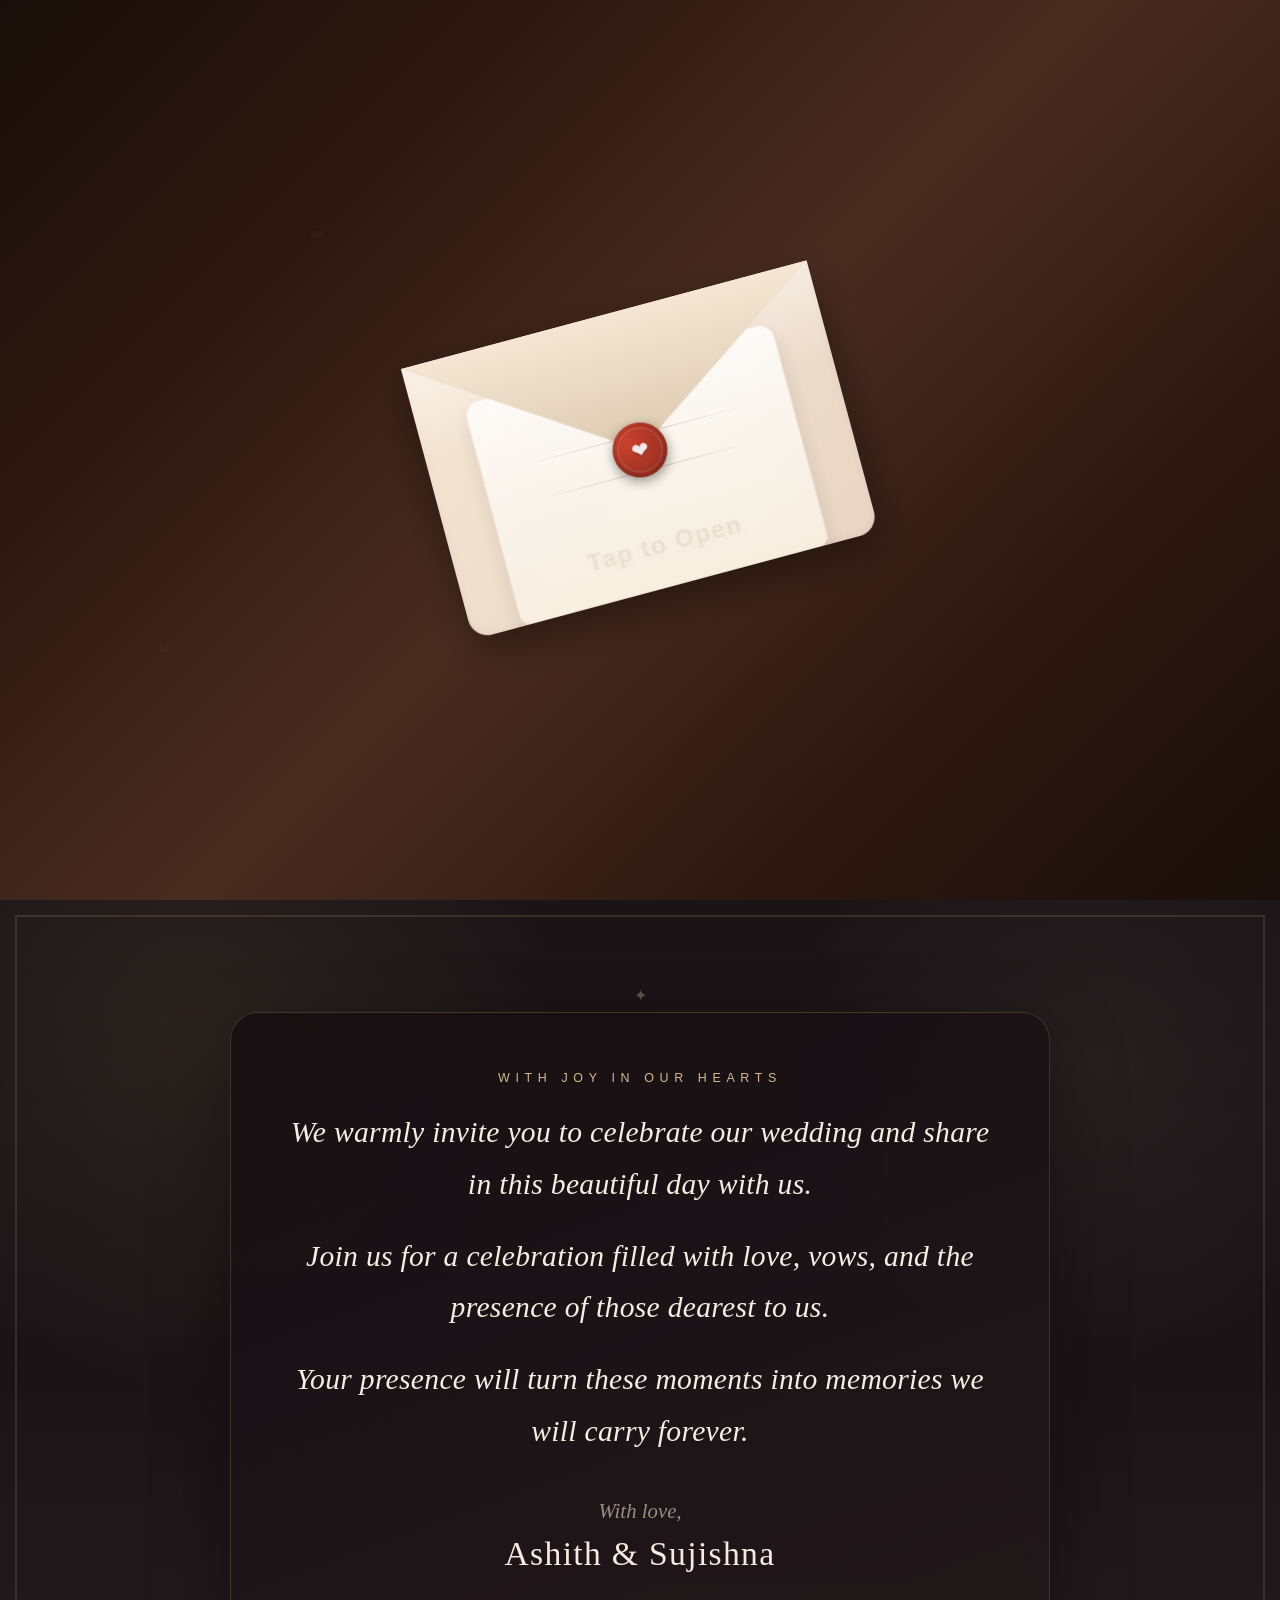
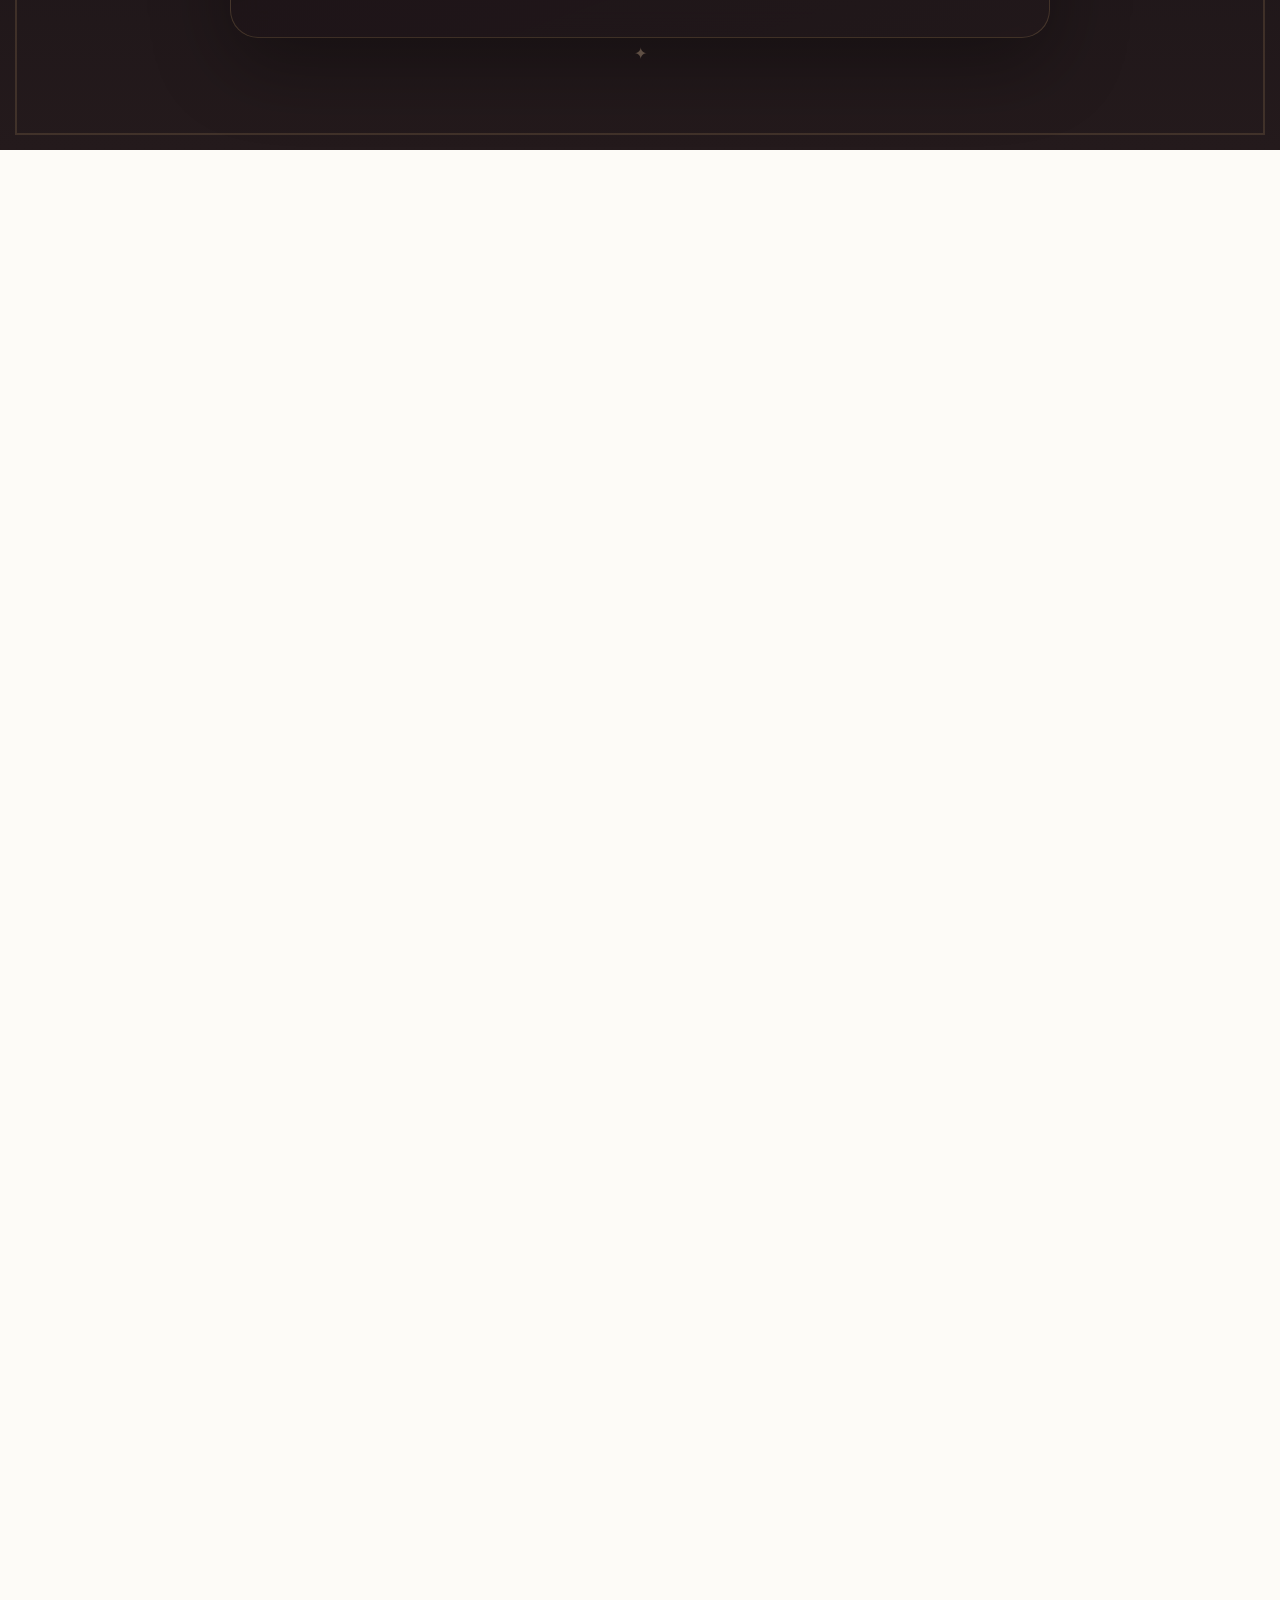
==== index.html @ 6aafe2fa "updated bus" ====
<!DOCTYPE html>
<html lang="en">

<head>
    <meta charset="UTF-8">
    <meta name="viewport" content="width=device-width, initial-scale=1.0">
    <meta name="theme-color" content="#8a6c42">
    <meta name="apple-mobile-web-app-capable" content="yes">
    <meta name="apple-mobile-web-app-status-bar-style" content="black-translucent">
    <link rel="manifest" href="manifest.json">

    <!-- Title (improved) -->
    <title>Ashith ❤️ Sujishna | Wedding Invitation</title>

    <!-- SEO -->
    <meta name="description"
        content="Together with love, we invite you to celebrate our wedding. Tap to view the invitation.">

    <!-- Open Graph (WhatsApp / Facebook / LinkedIn) -->
    <meta property="og:title" content="Ashith ❤️ Sujishna | Wedding Invitation">
    <meta property="og:description" content="Together with love, we invite you to celebrate our special day.">
    <meta property="og:image" content="https://ashith-ka.github.io/ashith-sujishna/preview.png">
    <meta property="og:url" content="https://ashith-ka.github.io/ashith-sujishna/">
    <meta property="og:type" content="website">
    <meta property="og:site_name" content="Ashith & Sujishna Wedding">

    <!-- Twitter (used by some apps as fallback) -->
    <meta name="twitter:card" content="summary_large_image">
    <meta name="twitter:title" content="Ashith ❤️ Sujishna | Wedding Invitation">
    <meta name="twitter:description" content="Together with love, we invite you to celebrate our special day.">
    <meta name="twitter:image" content="https://ashith-ka.github.io/ashith-sujishna/preview.png">

    <!-- Favicon -->
    <link rel="icon" href="assets/favicon.ico">
    <link rel="apple-touch-icon" href="assets/favicon.png">

    <!-- Preload critical fonts -->
    <link rel="preconnect" href="https://fonts.googleapis.com">
    <link rel="preconnect" href="https://fonts.gstatic.com" crossorigin>
    <link rel="preload"
        href="https://fonts.googleapis.com/css2?family=Cinzel:wght@500;700&family=Manrope:wght@400;600;700&display=swap"
        as="style">
    <link
        href="https://fonts.googleapis.com/css2?family=Cinzel:wght@500;700&family=Manrope:wght@400;600;700&display=swap"
        rel="stylesheet">

    <!-- Preload hero video -->
    <link rel="preload" as="video" href="assets/hero-video.webm" type="video/webm" fetchpriority="high">

    <!-- Icons -->
    <link rel="stylesheet" href="https://cdnjs.cloudflare.com/ajax/libs/font-awesome/6.4.0/css/all.min.css">

    <!-- Styles -->
    <link rel="stylesheet" href="./styles.css">
</head>


<body class="cinematic-page">

    <!-- Opening Cover -->
    <div class="cover" id="cover">
        <!-- Hearts Animation -->
        <div class="hearts-container">
            <span class="heart">❤</span>
            <span class="heart">❤</span>
            <span class="heart">❤</span>
            <span class="heart">❤</span>
            <span class="heart">❤</span>
            <span class="heart">❤</span>
            <span class="heart">❤</span>
        </div>

        <div class="golden-rays"></div>
        <div class="cover-content">
            <div class="cover-envelope">
                <div class="wax-seal"></div>
                <div class="envelope-flap"></div>
                <div class="envelope-body">
                    <div class="letter-card" aria-hidden="true"></div>
                    <div class="envelope-text">
                        <div class="site-crest site-crest--cover" aria-hidden="true">
                            <span class="site-crest__line"></span>
                            <span class="site-crest__medallion">
                                <img src="assets/favicon.ico" alt="Wedding Logo" class="site-crest__monogram">
                            </span>
                            <span class="site-crest__line"></span>
                        </div>
                        <p class="cover-tap">Tap to Open</p>
                    </div>
                </div>
            </div>
        </div>
    </div>

    <!-- Floating Music Player Button -->
    <button id="music-toggle" class="music-btn" aria-label="Play/Pause Background Music">
        <i class="fas fa-music"></i>
    </button>
    <audio id="bg-music" loop preload="none">
        <source
            src="https://raw.githubusercontent.com/Charmingdc/Relaxation-tracks/main/src/sounds/calm/ambient-piano-calm.mp3"
            type="audio/mpeg">
        <source
            src="https://raw.githubusercontent.com/Charmingdc/Relaxation-tracks/main/src/sounds/calm/cinematic-ambient-piano-calm.mp3"
            type="audio/mpeg">
        Your browser does not support the audio element.
    </audio>

    <!-- Theme Toggle -->
    <a href="Achu-Ammu-Wedding/index.html" class="theme-toggle" aria-label="Switch to light mode theme"
        title="Light mode">
        <i class="fas fa-sun"></i>
    </a>

    <!-- Language Toggle -->
    <a href="index-ml.html" class="lang-toggle" aria-label="Switch to Malayalam">
        <i class="fas fa-globe"></i> മലയാളം
    </a>

    <!-- Hero Section -->
    <section class="hero" id="home">

        <!-- Video Background Container -->
        <div class="video-container">
            <video id="hero-video" autoplay loop muted playsinline>
                <!-- Romantic wedding video placeholder -->
                <source src="assets/hero-video.webm" type="video/webm">
                <source src="assets/hero-video.mp4" type="video/mp4">
            </video>
        </div>

        <div class="hero-content fade-in">
            <h3 class="subtitle">A NEW CHAPTER BEGINS</h3>
            <h1 class="names">Ashith <span>&</span> Sujishna</h1>
            <div class="hero-date-wrapper">
                <span class="hero-ornament left">&#10022;</span>
                <p class="date">Sunday, 3 May 2026</p>
                <span class="hero-ornament right">&#10022;</span>
            </div>

            <div class="countdown-container">
                <div class="countdown-item">
                    <span id="days">00</span>
                    <span class="label">Days</span>
                </div>
                <div class="countdown-item">
                    <span id="hours">00</span>
                    <span class="label">Hours</span>
                </div>
                <div class="countdown-item">
                    <span id="minutes">00</span>
                    <span class="label">Minutes</span>
                </div>
                <div class="countdown-item">
                    <span id="seconds">00</span>
                    <span class="label">Seconds</span>
                </div>
            </div>

            <div class="hero-actions">
                <button id="add-to-calendar" class="primary-btn">
                    <i class="far fa-calendar-plus"></i> Add to Calendar
                </button>
                <button id="share-website" class="outline-btn">
                    <i class="fas fa-share-alt"></i> Share
                </button>
            </div>
        </div>

        <a href="#events" class="scroll-down">
            <i class="fas fa-chevron-down"></i>
        </a>
        <div class="hero-overlay"></div>
    </section>

    <!-- Invitation Note Section -->
    <section class="invitation-note">
        <div class="container fade-in">
            <p class="invitation-kicker">With joy in our hearts</p>
            <p class="invitation-text">
                We warmly invite you to celebrate our wedding and share in this beautiful day
                with us.
            </p>
            <p class="invitation-text">
                Join us for a celebration filled with love, vows, and the presence of those dearest to us.
            </p>
            <p class="invitation-text">
                Your presence will turn these moments into memories we will carry forever.
            </p>
            <div class="invitation-signature">
                <p class="signature-names">With love,</p>
                <p class="signature-names">Ashith &amp; Sujishna</p>
            </div>
        </div>
    </section>

    <!-- Events Section -->
    <section class="events" id="events">
        <div class="container fade-in">
            <p class="events-eyebrow">The Day Unfolds</p>
            <h2 class="section-title">When &amp; Where</h2>
            <div class="divider"></div>

            <div class="events-grid">
                <!-- Wedding Card -->
                <div class="event-card">
                    <div class="event-card-badge">Ceremony</div>
                    <div class="event-icon" aria-hidden="true">
                        <svg class="event-icon-svg event-icon-svg--ceremony" viewBox="0 0 64 64" focusable="false">
                            <circle cx="25" cy="36" r="11.5"></circle>
                            <circle cx="39" cy="36" r="11.5"></circle>
                            <path class="event-icon-spark"
                                d="M32 13l1.9 4.2L38 19l-4.1 1.8L32 25l-1.9-4.2L26 19l4.1-1.8L32 13z"></path>
                        </svg>
                    </div>
                    <h3>The Wedding</h3>
                    <p class="event-microcopy">Morning vows and quiet blessings</p>
                    <div class="event-ornament">&#10022; &#10022; &#10022;</div>
                    <div class="event-date-chip"><i class="far fa-calendar"></i>Sunday, 3 May 2026</div>
                    <div class="event-details">
                        <div class="event-detail-row">
                            <span class="detail-icon"><i class="fas fa-clock"></i></span>
                            <span>9:45 AM &ndash; 10:30 AM</span>
                        </div>
                        <div class="event-detail-row">
                            <span class="detail-icon"><i class="fas fa-building"></i></span>
                            <span>SHA International Auditorium</span>
                        </div>
                        <div class="event-detail-row">
                            <span class="detail-icon"><i class="fas fa-map-marker-alt"></i></span>
                            <span>Chettuva, Kerala</span>
                        </div>
                    </div>
                    <div class="event-links">
                        <a href="#" class="outline-btn smart-maps-link" data-lat="10.5287785" data-lng="76.0476771"
                            data-label="SHA International Auditorium">
                            <i class="fas fa-map-marker-alt"></i> Directions
                        </a>
                        <button class="outline-btn qr-btn"
                            data-url="https://www.google.com/maps/place/SHA+International+Auditorium/@10.5287785,76.0451022,17z/data=!3m1!4b1!4m6!3m5!1s0x3ba792fc591a2951:0xbc0e9677a5df3ffe!8m2!3d10.5287785!4d76.0476771!16s%2Fg%2F1tltkt5x?entry=ttu&g_ep=EgoyMDI2MDMwNS4wIKXMDSoASAFQAw%3D%3D"
                            data-label="Wedding: SHA International Auditorium"><i class="fas fa-qrcode"></i> Scan
                            QR</button>
                        <button class="outline-btn transport-btn" data-venue="Wedding"><i class="fas fa-bus"></i>
                            Transport</button>
                    </div>
                </div>

                <!-- Reception Card -->
                <div class="event-card">
                    <div class="event-card-badge">Reception</div>
                    <div class="event-icon" aria-hidden="true">
                        <svg class="event-icon-svg event-icon-svg--reception" viewBox="0 0 64 64" focusable="false">
                            <path d="M17 14h12c0 7.8-2.7 14-6 16.7-3.3-2.7-6-8.9-6-16.7z"></path>
                            <path d="M23 31v9"></path>
                            <path d="M19 44h8"></path>
                            <path d="M35 14h12c0 7.8-2.7 14-6 16.7-3.3-2.7-6-8.9-6-16.7z"></path>
                            <path d="M41 31v9"></path>
                            <path d="M37 44h8"></path>
                            <path d="M28 18c2.8 3.8 5.2 5.7 8 5.7"></path>
                            <path class="event-icon-spark"
                                d="M32 10l1.4 2.9L36 14l-2.6 1.1L32 18l-1.4-2.9L28 14l2.6-1.1L32 10z"></path>
                        </svg>
                    </div>
                    <h3>The Reception</h3>
                    <p class="event-microcopy">An evening of laughter, music, and celebration</p>
                    <div class="event-ornament">&#10022; &#10022; &#10022;</div>
                    <div class="event-date-chip"><i class="far fa-calendar"></i> Sunday, 3 May 2026</div>
                    <div class="event-details">
                        <div class="event-detail-row">
                            <span class="detail-icon"><i class="fas fa-clock"></i></span>
                            <span>4:00 PM &ndash; 7:00 PM</span>
                        </div>
                        <div class="event-detail-row">
                            <span class="detail-icon"><i class="fas fa-building"></i></span>
                            <span>Jubilee Convention Centre</span>
                        </div>
                        <div class="event-detail-row">
                            <span class="detail-icon"><i class="fas fa-map-marker-alt"></i></span>
                            <span>Kattoor, Kerala</span>
                        </div>
                    </div>
                    <div class="event-links">
                        <a href="#" class="outline-btn smart-maps-link" data-lat="10.3709871" data-lng="76.1587957"
                            data-label="Jubilee Convention Centre">
                            <i class="fas fa-map-marker-alt"></i> Directions
                        </a>
                        <button class="outline-btn qr-btn"
                            data-url="https://www.google.com/maps/place/Jubilee+Convention+Centre/@10.3709871,76.1562208,17z/data=!3m1!4b1!4m6!3m5!1s0x3ba7f4370947bf1b:0x96e3c5892b5e4006!8m2!3d10.3709871!4d76.1587957!16s%2Fg%2F1td70fkm?entry=ttu&g_ep=EgoyMDI2MDMwNS4wIKXMDSoASAFQAw%3D%3D"
                            data-label="Reception: Jubilee Convention Centre"><i class="fas fa-qrcode"></i> Scan
                            QR</button>
                        <button class="outline-btn transport-btn" data-venue="Reception"><i class="fas fa-bus"></i>
                            Transport</button>
                    </div>
                </div>
            </div>
        </div>
    </section>

    <!-- Gallery Section -->
    <section class="gallery" id="gallery">
        <div class="container fade-in">
            <p class="gallery-kicker">Our Moments</p>
            <h2 class="section-title">Memories We Cherish</h2>
            <div class="divider"></div>
            <p class="gallery-sub">A few moments from our journey together.</p>

            <div class="gallery-grid">
                <div class="gallery-item gallery-item--featured">
                    <img src="assets/gallery/1.png"
                        srcset="assets/gallery/1.png?auto=format&fit=crop&q=80&w=400 400w, assets/gallery/1.png?auto=format&fit=crop&q=80&w=600 600w, assets/gallery/1.png?auto=format&fit=crop&q=80&w=900 900w"
                        sizes="(max-width: 480px) 100vw, (max-width: 768px) 100vw, 900px" alt="Wedding Photo"
                        loading="lazy">
                </div>
                <div class="gallery-item">
                    <img src="assets/gallery/2.png"
                        srcset="assets/gallery/2.png?auto=format&fit=crop&q=80&w=400 400w, assets/gallery/2.png?auto=format&fit=crop&q=80&w=600 600w, assets/gallery/2.png?auto=format&fit=crop&q=80&w=900 900w"
                        sizes="(max-width: 480px) 100vw, (max-width: 768px) 100vw, 900px" alt="Wedding Photo"
                        loading="lazy">
                </div>
                <div class="gallery-item">
                    <img src="assets/gallery/3.jpg"
                        srcset="assets/gallery/3.jpg?auto=format&fit=crop&q=80&w=400 400w, assets/gallery/3.jpg?auto=format&fit=crop&q=80&w=600 600w, assets/gallery/3.jpg?auto=format&fit=crop&q=80&w=900 900w"
                        sizes="(max-width: 480px) 100vw, (max-width: 768px) 100vw, 900px" alt="Wedding Photo"
                        loading="lazy">
                </div>
                <!-- <div class="gallery-item">
                    <img src="assets/gallery/4.jpg"
                        srcset="assets/gallery/4.jpg?auto=format&fit=crop&q=80&w=400 400w, assets/gallery/4.jpg?auto=format&fit=crop&q=80&w=600 600w, assets/gallery/4.jpg?auto=format&fit=crop&q=80&w=900 900w"
                        sizes="(max-width: 480px) 100vw, (max-width: 768px) 100vw, 900px" alt="Wedding Photo"
                        loading="lazy">
                </div>
                <div class="gallery-item">
                    <img src="assets/gallery/5.jpg"
                        srcset="assets/gallery/5.jpg?auto=format&fit=crop&q=80&w=400 400w, assets/gallery/5.jpg?auto=format&fit=crop&q=80&w=600 600w, assets/gallery/5.jpg?auto=format&fit=crop&q=80&w=900 900w"
                        sizes="(max-width: 480px) 100vw, (max-width: 768px) 100vw, 900px" alt="Wedding Photo"
                        loading="lazy">
                </div> -->
            </div>

            <div class="gallery-actions">
                <!-- <a href="memories.html" class="primary-btn"><i class="fas fa-camera"></i> Guest Memories</a> -->
                <button id="view-more-gallery" class="outline-btn">See More Frames</button>
            </div>
        </div>
    </section>

    <!-- Footer -->
    <footer>
        <div class="container">
            <div class="site-crest site-crest--footer" aria-hidden="true">
                <span class="site-crest__line"></span>
                <span class="site-crest__medallion">
                    <img src="assets/favicon.ico" alt="Wedding Logo" class="site-crest__monogram">
                </span>
                <span class="site-crest__line"></span>
            </div>
            <h2 class="footer-names">Ashith & Sujishna</h2>
            <p>We look forward to celebrating with you.</p>
            <p class="copyright">&copy; 2026 Ashith & Sujishna<br> Made with love</p>
        </div>
    </footer>

    <!-- QR Code Modal (For scanning on desktop) -->
    <div id="qr-modal" class="modal">
        <div class="modal-content">
            <span class="close-btn">&times;</span>
            <div class="qr-header">
                <div class="site-crest site-crest--modal" aria-hidden="true">
                    <span class="site-crest__line"></span>
                    <span class="site-crest__medallion">
                        <img src="assets/favicon.ico" alt="Wedding Logo" class="site-crest__monogram">
                    </span>
                    <span class="site-crest__line"></span>
                </div>
                <i class="fas fa-mobile-alt"></i>
                <p class="modal-kicker">Scan for Directions</p>
                <p>Scan this code for directions to the venue.</p>
            </div>
            <div id="qr-container"></div>
            <p id="qr-label"></p>
        </div>
    </div>

    <!-- Transport Modal -->
    <div id="transport-modal" class="modal">
        <div class="modal-content modal-content--transport">
            <span class="close-btn transport-close">&times;</span>
            <div class="transport-header">
                <i class="fas fa-bus"></i>
                <p class="modal-kicker">How to Reach</p>
                <p id="transport-venue-name">The Venue</p>
            </div>

            <div class="transport-cards">
                <div class="transport-card">
                    <div class="transport-card-icon"><i class="fas fa-bus"></i></div>
                    <div class="transport-card-content">
                        <h4>By Bus</h4>
                        <p class="transport-route">From Ernakulam → Take bus to Guruvayur via Thriprayar
                        </p>
                        <p class="transport-duration"><i class="fas fa-clock"></i> ~2 hrs</p>
                    </div>
                </div>
                <div class="transport-card">
                    <div class="transport-card-icon"><i class="fas fa-train"></i></div>
                    <div class="transport-card-content">
                        <h4>By Train</h4>
                        <p class="transport-route">Thrissur Railway Station (25km) / Guruvayur Railway Station (10km)</p>
                        <p class="transport-duration"><i class="fas fa-clock"></i> ~20-45 mins</p>
                    </div>
                </div>
                <div class="transport-card">
                    <div class="transport-card-icon"><i class="fas fa-plane"></i></div>
                    <div class="transport-card-content">
                        <h4>By Flight</h4>
                        <p class="transport-route">Cochin International Airport (70km) → Taxi to venue (~2hrs)</p>
                        <p class="transport-duration"><i class="fas fa-clock"></i> ~2 hrs</p>
                    </div>
                </div>
            </div>
        </div>
    </div>

    <!-- Lightbox Modal -->
    <div id="lightbox" class="lightbox">
        <span class="lightbox-close">&times;</span>
        <div class="lightbox-content">
            <img id="lightbox-img" src="" alt="Full Screen Memory">
            <div class="lightbox-nav">
                <button class="lightbox-prev" aria-label="Previous photo"><i class="fas fa-chevron-left"></i></button>
                <button class="lightbox-next" aria-label="Next photo"><i class="fas fa-chevron-right"></i></button>
            </div>
            <div class="lightbox-caption"></div>
        </div>
    </div>

    <!-- QR Code Library — Only needed for desktop scanning -->
    <script src="https://cdnjs.cloudflare.com/ajax/libs/qrcodejs/1.0.0/qrcode.min.js"></script>
    <script src="script.js"></script>
    <script>
        if ('serviceWorker' in navigator) {
            window.addEventListener('load', () => {
                navigator.serviceWorker.register('/sw.js')
                    .then(reg => console.log('SW registered:', reg.scope))
                    .catch(err => console.log('SW registration failed:', err));
            });
        }
    </script>
</body>

</html>
---- styles.css ----
/* Base Settings & CSS Variables */
:root {
    --primary-color: #8a6c42;
    /* Elegant gold/bronze */
    --primary-light: #b4976c;
    --text-dark: #2c3e50;
    --text-light: #fdfbf7;
    --bg-color: #fdfbf7;
    --bg-alt: #f4eee6;
    --font-heading: 'Cormorant Garamond', serif;
    --font-body: 'Montserrat', sans-serif;
    --transition: all 0.3s ease;
}

* {
    margin: 0;
    padding: 0;
    box-sizing: border-box;
}

/* --- Cover / Opening Animation --- */
.cover {
    --cover-rotation: -15deg;
    --letter-fullscreen-scale: 4.65;
    position: fixed;
    top: 0;
    left: 0;
    width: 100%;
    height: 100%;
    background: linear-gradient(135deg, #1a0f0a 0%, #2d1810 25%, #4a2c20 50%, #2d1810 75%, #1a0f0a 100%);
    z-index: 10000;
    display: flex;
    align-items: center;
    justify-content: center;
    cursor: pointer;
    overflow: hidden;
    transition: opacity 0.75s ease, transform 0.9s cubic-bezier(0.22, 1, 0.36, 1);
}

.cover.hidden {
    opacity: 0;
    visibility: hidden;
    pointer-events: none;
    transition: visibility 0s 0.2s;
}

.cover.is-exiting {
    opacity: 0;
    transform: scale(1.08);
}

.cover.is-opening,
.cover.is-opened,
.cover.is-zooming {
    cursor: default;
}

.cover-content {
    text-align: center;
    transform: rotate(var(--cover-rotation));
    transition: transform 0.6s cubic-bezier(0.22, 1, 0.36, 1);
}

.cover:not(.is-opening):not(.is-opened):not(.is-zooming):hover .cover-content {
    transform: rotate(calc(var(--cover-rotation) + 2deg)) scale(1.015);
}

.cover-envelope {
    width: 420px;
    height: 280px;
    position: relative;
    perspective: 1500px;
    transform-style: preserve-3d;
    animation: envelopeDrift 5.4s ease-in-out infinite;
    z-index: 5;
}

.cover.is-opening .cover-envelope,
.cover.is-opened .cover-envelope {
    animation-play-state: paused;
}

.cover.is-zooming .cover-content {
    animation: invitationAlign 1s cubic-bezier(0.22, 1, 0.36, 1) forwards;
}

.cover.is-zooming .cover-envelope {
    overflow: visible;
    z-index: 12;
}

@keyframes envelopeDrift {

    0%,
    100% {
        transform: translateY(0) rotate(-15deg);
    }

    50% {
        transform: translateY(-8px) rotate(-13.5deg);
    }
}

@keyframes invitationAlign {
    from {
        transform: rotate(var(--cover-rotation));
    }

    to {
        transform: rotate(0deg) scale(1.02);
    }
}

.envelope-body {
    width: 100%;
    height: 100%;
    background: linear-gradient(145deg, #f5e6d3 0%, #e8d5c4 100%);
    border-radius: 0 0 20px 20px;
    position: absolute;
    bottom: 0;
    box-shadow:
        0 15px 40px rgba(0, 0, 0, 0.4),
        inset 0 -2px 10px rgba(0, 0, 0, 0.05);
    overflow: hidden;
}

.envelope-body::before {
    content: '';
    position: absolute;
    inset: 0;
    background: linear-gradient(180deg, rgba(255, 255, 255, 0.45), transparent 36%);
    pointer-events: none;
}

.envelope-flap {
    position: absolute;
    top: 0;
    left: 0;
    width: 100%;
    height: 140px;
    background: linear-gradient(180deg, #f5e6d3 0%, #dcc9b0 100%);
    clip-path: polygon(0 0, 50% 100%, 100% 0);
    transform-origin: top;
    backface-visibility: hidden;
    z-index: 3;
}

.cover.is-opening .envelope-flap {
    animation: flapReveal 0.95s cubic-bezier(0.16, 1, 0.3, 1) 0.2s forwards;
}

.letter-card {
    position: absolute;
    left: 50%;
    bottom: 18px;
    width: 76%;
    height: 82%;
    transform: translateX(-50%) translateY(18px);
    border-radius: 16px 16px 10px 10px;
    background:
        linear-gradient(180deg, rgba(255, 255, 255, 0.94), rgba(249, 241, 228, 0.98)),
        linear-gradient(90deg, rgba(138, 108, 66, 0.08), rgba(138, 108, 66, 0.02));
    box-shadow:
        0 10px 20px rgba(66, 38, 16, 0.12),
        inset 0 0 0 1px rgba(166, 128, 79, 0.14);
    opacity: 0.88;
    z-index: 1;
}

.letter-card::before,
.letter-card::after {
    content: '';
    position: absolute;
    left: 14%;
    right: 14%;
    height: 1px;
    background: linear-gradient(90deg, transparent, rgba(138, 108, 66, 0.38), transparent);
}

.letter-card::before {
    top: 32%;
}

.letter-card::after {
    top: 48%;
}

.cover.is-opening .letter-card {
    animation: letterLift 1.05s cubic-bezier(0.18, 0.9, 0.28, 1) 0.16s forwards;
}

.cover.is-zooming .envelope-body {
    overflow: visible;
    background: transparent;
    box-shadow: none;
}

.cover.is-zooming .envelope-body::before {
    opacity: 0;
}

.cover.is-zooming .letter-card {
    animation: letterFullscreenMorph 1.08s cubic-bezier(0.2, 0.9, 0.2, 1) forwards;
}

.cover.is-opening .envelope-text,
.cover.is-opened .envelope-text {
    opacity: 0;
}

.cover.is-zooming .envelope-flap {
    opacity: 0;
    transition: opacity 0.2s ease;
}

.golden-rays {
    position: absolute;
    top: 50%;
    left: 50%;
    width: 220px;
    height: 220px;
    transform: translate(-50%, -48%);
    background: radial-gradient(circle at center,
            rgba(255, 224, 163, 0.56) 0%,
            rgba(242, 183, 85, 0.2) 34%,
            rgba(255, 207, 120, 0.08) 52%,
            transparent 72%);
    border-radius: 50%;
    opacity: 0;
    z-index: 1;
    pointer-events: none;
    filter: blur(10px);
}

.golden-rays::after {
    content: '';
    position: absolute;
    left: 50%;
    top: 48%;
    width: 116px;
    height: 2px;
    opacity: 0;
    transform: translate(-50%, -50%) rotate(-14deg) scaleX(0.35);
    background: linear-gradient(90deg,
            transparent,
            rgba(255, 249, 225, 0.95),
            rgba(255, 225, 168, 0.78),
            transparent);
    box-shadow: 0 0 12px rgba(255, 233, 176, 0.45);
}

.cover.is-opening .golden-rays {
    animation: warmHalo 0.95s ease-out 0.1s forwards;
}

.cover.is-opening .golden-rays::after {
    animation: shimmerLine 0.7s ease-out 0.18s forwards;
}

.cover.is-zooming .golden-rays,
.cover.is-zooming .heart {
    opacity: 0;
}

@keyframes warmHalo {
    0% {
        opacity: 0;
        transform: translate(-50%, -48%) scale(0.65);
        filter: blur(16px);
    }

    35% {
        opacity: 0.72;
        filter: blur(10px);
    }

    100% {
        opacity: 0;
        transform: translate(-50%, -48%) scale(1.45);
        filter: blur(12px);
    }
}

@keyframes shimmerLine {
    0% {
        opacity: 0;
        transform: translate(-50%, -50%) rotate(-14deg) scaleX(0.35);
    }

    35% {
        opacity: 1;
    }

    100% {
        opacity: 0;
        transform: translate(-50%, -50%) rotate(-14deg) scaleX(1.18);
    }
}

@keyframes flapReveal {
    0% {
        transform: rotateX(0deg);
    }

    100% {
        transform: rotateX(171deg);
    }
}

@keyframes letterLift {
    0% {
        transform: translateX(-50%) translateY(18px);
        opacity: 0.88;
    }

    100% {
        transform: translateX(-50%) translateY(2px);
        opacity: 1;
    }
}

@keyframes letterFullscreenMorph {
    0% {
        transform: translateX(-50%) translateY(2px) rotate(0deg) scale(1);
        opacity: 1;
        border-radius: 16px 16px 10px 10px;
        box-shadow:
            0 12px 22px rgba(66, 38, 16, 0.15),
            inset 0 0 0 1px rgba(166, 128, 79, 0.14);
    }

    45% {
        transform: translateX(-50%) translateY(-2px) rotate(calc(var(--cover-rotation) * -1)) scale(calc(var(--letter-fullscreen-scale) * 0.94));
        opacity: 1;
    }

    78% {
        transform: translateX(-50%) translateY(-8px) rotate(calc(var(--cover-rotation) * -1)) scale(var(--letter-fullscreen-scale));
        opacity: 0.96;
    }

    100% {
        transform: translateX(-50%) translateY(-12px) rotate(calc(var(--cover-rotation) * -1)) scale(calc(var(--letter-fullscreen-scale) + 0.18));
        opacity: 0.12;
        border-radius: 28px;
        box-shadow:
            0 40px 90px rgba(44, 24, 16, 0.08),
            inset 0 0 0 1px rgba(166, 128, 79, 0.06);
    }
}

/* Wax Seal */
.wax-seal {
    position: absolute;
    top: 50%;
    left: 50%;
    transform: translate(-50%, -50%);
    width: 55px;
    height: 55px;
    background: radial-gradient(circle at 30% 30%, #c9412d, #8b2a1d);
    border-radius: 50%;
    box-shadow:
        0 4px 12px rgba(0, 0, 0, 0.4),
        inset 0 -3px 6px rgba(0, 0, 0, 0.2);
    z-index: 10;
    display: flex;
    align-items: center;
    justify-content: center;
    cursor: pointer;
    transition: transform 0.28s ease, box-shadow 0.28s ease;
}

.wax-seal::before {
    content: '❤';
    font-size: 1.3rem;
    color: rgba(255, 255, 255, 0.9);
    text-shadow: 0 1px 2px rgba(0, 0, 0, 0.3);
}

.wax-seal::after {
    content: '';
    position: absolute;
    top: 5px;
    left: 5px;
    right: 5px;
    bottom: 5px;
    border: 1px solid rgba(255, 255, 255, 0.2);
    border-radius: 50%;
}

.cover:not(.is-opening):not(.is-opened) .wax-seal:hover {
    transform: translate(-50%, -50%) scale(1.1);
    box-shadow:
        0 7px 16px rgba(0, 0, 0, 0.36),
        inset 0 -3px 6px rgba(0, 0, 0, 0.2);
}

.cover.is-pressed .wax-seal {
    animation: sealPress 0.11s ease-out forwards;
}

.cover.is-opening .wax-seal {
    animation: sealBreak 0.48s cubic-bezier(0.2, 0.8, 0.28, 1) forwards;
}

@keyframes sealPress {
    from {
        transform: translate(-50%, -50%) scale(1);
    }

    to {
        transform: translate(-50%, -48%) scale(0.9);
    }
}

@keyframes sealBreak {
    0% {
        opacity: 1;
        transform: translate(-50%, -48%) scale(0.9) rotate(0deg);
    }

    30% {
        opacity: 1;
        transform: translate(-48%, -56%) scale(1.03) rotate(10deg);
    }

    100% {
        opacity: 0;
        transform: translate(-40%, -74%) scale(1.18) rotate(22deg);
    }
}

/* Hearts Animation */
.hearts-container {
    position: fixed;
    top: 0;
    left: 0;
    width: 100%;
    height: 100%;
    pointer-events: none;
    z-index: 9999;
    overflow: hidden;
}

.heart {
    position: absolute;
    font-size: 1.55rem;
    color: var(--primary-color);
    opacity: 0;
    transform: translateY(0) scale(0.72);
    text-shadow: 0 0 14px rgba(138, 108, 66, 0.22);
}

.heart:nth-child(1) {
    left: 12%;
    top: 70%;
    opacity: 0.07;
}

.heart:nth-child(2) {
    left: 24%;
    top: 24%;
    opacity: 0.06;
}

.heart:nth-child(3) {
    left: 78%;
    top: 32%;
    opacity: 0.05;
}

.heart:nth-child(4) {
    left: 62%;
    top: 70%;
}

.heart:nth-child(5) {
    left: 42%;
    top: 16%;
}

.heart:nth-child(6) {
    left: 86%;
    top: 68%;
}

.heart:nth-child(7) {
    left: 8%;
    top: 42%;
}

.cover.is-opening .heart {
    animation: revealHeart 3.5s ease-out forwards;
}

.cover.is-opening .heart:nth-child(1) {
    animation-delay: 0.08s;
}

.cover.is-opening .heart:nth-child(2) {
    animation-delay: 0.22s;
}

.cover.is-opening .heart:nth-child(3) {
    animation-delay: 0.32s;
}

.cover.is-opening .heart:nth-child(4) {
    animation-delay: 0.14s;
}

.cover.is-opening .heart:nth-child(5) {
    animation-delay: 0.28s;
}

.cover.is-opening .heart:nth-child(6) {
    animation-delay: 0.4s;
}

.cover.is-opening .heart:nth-child(7) {
    animation-delay: 0.18s;
}

@keyframes revealHeart {
    0% {
        opacity: 0;
        transform: translateY(18px) scale(0.35);
    }

    18% {
        opacity: 0.42;
    }

    70% {
        opacity: 0.2;
    }

    100% {
        opacity: 0;
        transform: translateY(-120px) scale(1.02);
    }
}

.envelope-text {
    text-align: center;
    color: #2c1810;
    position: relative;
    width: 100%;
    height: 100%;
    transition: opacity 0.24s ease;
}

.cover-invite-text {
    font-family: var(--font-heading);
    font-size: 1.5rem;
    color: var(--primary-color);
    margin-bottom: 15px;
    letter-spacing: 3px;
}

.cover-names {
    font-family: 'Manjari', var(--font-heading);
    font-size: 2rem;
    color: #2c1810;
    margin-bottom: 12px;
}

.cover-names span {
    color: var(--primary-color);
}

.cover-date {
    font-family: var(--font-body);
    font-size: 1.3rem;
    color: #5a4a3a;
    margin-bottom: 20px;
}

.cover-tap {
    font-size: 1.5rem;
    font-weight: 600;
    color: var(--primary-color);
    text-shadow: 0 2px 8px rgba(0, 0, 0, 0.3);
    animation: pulse-opacity 2s ease-in-out infinite;
    position: absolute;
    bottom: 24px;
    left: 0;
    right: 0;
    text-align: center;
    letter-spacing: 0.08em;
    transition: opacity 0.24s ease;
}

@keyframes pulse-opacity {

    0%,
    100% {
        opacity: 0.45;
    }

    50% {
        opacity: 1;
    }
}

@media (prefers-reduced-motion: reduce) {

    .cover,
    .cover-content,
    .cover-envelope,
    .wax-seal,
    .envelope-flap,
    .letter-card,
    .cover-tap,
    .golden-rays,
    .golden-rays::after,
    .heart {
        animation: none !important;
        transition: none !important;
    }

    .cover.is-pressed .wax-seal,
    .cover.is-opening .wax-seal {
        opacity: 0;
        transform: translate(-50%, -50%);
    }

    .cover.is-opening .envelope-flap {
        transform: rotateX(171deg);
    }

    .cover.is-opening .letter-card {
        transform: translateX(-50%) translateY(2px);
        opacity: 1;
    }

    .cover.is-zooming .letter-card {
        transform: translateX(-50%) translateY(2px) scale(1);
        opacity: 0.18;
    }

    .cover.is-zooming .cover-content {
        animation: none !important;
        transform: rotate(var(--cover-rotation));
    }

    .cover.is-opening .envelope-text,
    .cover.is-opened .envelope-text {
        opacity: 0;
    }

    .cover.is-exiting {
        transform: none;
    }

    .heart,
    .golden-rays {
        opacity: 0 !important;
    }
}

/* English version cover text */
body:not(.malayalam) .cover-names {
    font-family: var(--font-heading);
}

/* Hide main content initially on Malayalam page */
body.malayalam .hero,
body.malayalam .invitation-note,
body.malayalam .events,
body.malayalam .gallery,
body.malayalam footer {
    opacity: 0;
    transition: opacity 0.5s ease;
}

body.malayalam.cover-opened .hero,
body.malayalam.cover-opened .invitation-note,
body.malayalam.cover-opened .events,
body.malayalam.cover-opened .gallery,
body.malayalam.cover-opened footer {
    opacity: 1;
}

/* English version cover opened states */
body.cover-opened:not(.malayalam) .hero,
body.cover-opened:not(.malayalam) .events,
body.cover-opened:not(.malayalam) .gallery,
body.cover-opened:not(.malayalam) footer {
    opacity: 1;
}

/* Show fade-in content when cover is opened */
body.cover-opened .fade-in {
    opacity: 1;
    transform: translateY(0);
}

html {
    scroll-behavior: smooth;
}

body {
    font-family: var(--font-body);
    background-color: var(--bg-color);
    color: var(--text-dark);
    line-height: 1.6;
    overflow-x: hidden;
}

/* Hide main content initially when cover is shown (English version) */
body:not(.malayalam) .hero,
body:not(.malayalam) .events,
body:not(.malayalam) .gallery,
body:not(.malayalam) footer {
    opacity: 0;
    transition: opacity 0.5s ease;
}

/* Fallback for no JS - show content */
noscript+body .hero,
noscript+body .events,
noscript+body .gallery,
noscript+body footer,
noscript+body .malayalam .hero,
noscript+body .malayalam .invitation-note,
noscript+body .malayalam .events,
noscript+body .malayalam .gallery,
noscript+body .malayalam footer {
    opacity: 1 !important;
}

body.lightbox-open {
    overflow: hidden;
}

h1,
h2,
h3,
h4,
.names,
.footer-names {
    font-family: var(--font-heading);
    font-weight: 400;
}

.container {
    max-width: 1200px;
    margin: 0 auto;
    padding: 0 20px;
}

section {
    padding: 80px 0;
}

.section-title {
    text-align: center;
    font-size: 2.5rem;
    color: var(--text-dark);
    margin-bottom: 15px;
}

.divider {
    width: 60px;
    height: 2px;
    background-color: var(--primary-color);
    margin: 0 auto 40px;
}

/* Typography elements */
.outline-btn {
    display: inline-block;
    padding: 10px 24px;
    border: 1px solid var(--primary-color);
    color: var(--primary-color);
    text-decoration: none;
    border-radius: 30px;
    font-size: 0.9rem;
    font-weight: 500;
    text-transform: uppercase;
    letter-spacing: 1px;
    transition: var(--transition);
}

.outline-btn:hover {
    background-color: var(--primary-color);
    color: #fff;
}

.primary-btn {
    display: inline-block;
    padding: 12px 30px;
    background-color: var(--primary-color);
    border: none;
    color: #fff;
    cursor: pointer;
    text-decoration: none;
    border-radius: 30px;
    font-size: 1rem;
    font-weight: 500;
    font-family: var(--font-body);
    text-transform: uppercase;
    letter-spacing: 1px;
    transition: var(--transition);
    box-shadow: 0 4px 15px rgba(138, 108, 66, 0.3);
}

.primary-btn:hover {
    background-color: #715531;
    transform: translateY(-2px);
    box-shadow: 0 6px 20px rgba(138, 108, 66, 0.4);
}

/* Animations Tools */
.fade-in {
    opacity: 0;
    transform: translateY(30px);
    transition: opacity 1s ease, transform 1s ease;
}

.fade-in.appear {
    opacity: 1;
    transform: translateY(0);
}

/* --- Floating Music Button --- */
.music-btn {
    position: fixed;
    top: 80px;
    right: 20px;
    width: 50px;
    height: 50px;
    border-radius: 50%;
    background-color: rgba(255, 255, 255, 0.9);
    border: 1px solid var(--primary-light);
    color: var(--primary-color);
    font-size: 1.2rem;
    cursor: pointer;
    z-index: 1000;
    box-shadow: 0 4px 10px rgba(0, 0, 0, 0.1);
    transition: var(--transition);
    display: flex;
    align-items: center;
    justify-content: center;
}

.music-btn:hover {
    transform: scale(1.1);
    background-color: var(--primary-color);
    color: #fff;
}

.music-btn.playing {
    animation: pulse 2s infinite;
}

.theme-toggle {
    position: fixed;
    top: 20px;
    right: 20px;
    z-index: 1000;
    background: rgba(0, 0, 0, 0.5);
    backdrop-filter: blur(8px);
    color: #fff;
    width: 46px;
    height: 46px;
    padding: 0;
    border-radius: 50%;
    font-size: 0;
    text-decoration: none;
    display: flex;
    align-items: center;
    justify-content: center;
    transition: var(--transition);
    border: 1px solid rgba(255, 255, 255, 0.2);
}

.theme-toggle:hover {
    background: var(--primary-color);
    transform: scale(1.05);
    color: #fff;
}

.lang-toggle {
    position: fixed;
    top: 20px;
    right: 82px;
    z-index: 1000;
    background: rgba(0, 0, 0, 0.5);
    backdrop-filter: blur(8px);
    color: #fff;
    padding: 10px 14px;
    border-radius: 25px;
    font-size: 14px;
    font-weight: 500;
    text-decoration: none;
    display: flex;
    align-items: center;
    gap: 8px;
    transition: var(--transition);
    border: 1px solid rgba(255, 255, 255, 0.2);
}

.lang-toggle:hover {
    background: var(--primary-color);
    transform: scale(1.05);
    color: #fff;
}

.theme-toggle i,
.lang-toggle i {
    font-size: 18px;
    line-height: 1;
    display: block;
    vertical-align: middle;
}

@keyframes pulse {
    0% {
        box-shadow: 0 0 0 0 rgba(138, 108, 66, 0.4);
    }

    70% {
        box-shadow: 0 0 0 15px rgba(138, 108, 66, 0);
    }

    100% {
        box-shadow: 0 0 0 0 rgba(138, 108, 66, 0);
    }
}

/* --- Hero Section --- */
.hero {
    position: relative;
    height: 100vh;
    /* Fallback */
    height: 100dvh;
    /* Dynamic viewport height for mobile browser chrome */
    min-height: 600px;
    display: flex;
    align-items: center;
    justify-content: center;
    text-align: center;
    color: var(--text-light);
    overflow: hidden;
    /* Prevent video scale-up from causing scrollbars */
}

/* Kerala Style Hero for Malayalam Page */
body.malayalam .hero {
    background: linear-gradient(135deg, #1a0f0a 0%, #2d1810 25%, #4a2c20 50%, #2d1810 75%, #1a0f0a 100%);
}

body.malayalam .hero::before {
    content: '';
    position: absolute;
    top: 0;
    left: 0;
    width: 100%;
    height: 100%;
    background-image:
        radial-gradient(circle at 20% 80%, rgba(255, 200, 100, 0.03) 0%, transparent 50%),
        radial-gradient(circle at 80% 20%, rgba(255, 200, 100, 0.03) 0%, transparent 50%),
        repeating-linear-gradient(45deg, transparent, transparent 20px, rgba(255, 220, 180, 0.02) 20px, rgba(255, 220, 180, 0.02) 21px),
        repeating-linear-gradient(-45deg, transparent, transparent 20px, rgba(255, 220, 180, 0.02) 20px, rgba(255, 220, 180, 0.02) 21px);
    z-index: 0;
}

body.malayalam .hero::after {
    content: '';
    position: absolute;
    top: 0;
    left: 0;
    width: 100%;
    height: 100%;
    background:
        url("data:image/svg+xml,%3Csvg xmlns='http://www.w3.org/2000/svg' viewBox='0 0 100 100'%3E%3Cpath d='M10,90 Q30,70 50,50 Q70,30 90,10 Q80,30 60,50 Q40,70 20,90 Z' fill='%23c9a86c' opacity='0.08'/%3E%3C/svg%3E") no-repeat top left,
        url("data:image/svg+xml,%3Csvg xmlns='http://www.w3.org/2000/svg' viewBox='0 0 100 100'%3E%3Cpath d='M10,90 Q30,70 50,50 Q70,30 90,10 Q80,30 60,50 Q40,70 20,90 Z' fill='%23c9a86c' opacity='0.08' transform='scale(-1,1) translate(-100,0)'/%3E%3C/svg%3E") no-repeat top right,
        url("data:image/svg+xml,%3Csvg xmlns='http://www.w3.org/2000/svg' viewBox='0 0 100 100'%3E%3Cpath d='M10,90 Q30,70 50,50 Q70,30 90,10 Q80,30 60,50 Q40,70 20,90 Z' fill='%23c9a86c' opacity='0.08' transform='scale(1,-1) translate(0,-100)'/%3E%3C/svg%3E") no-repeat bottom left,
        url("data:image/svg+xml,%3Csvg xmlns='http://www.w3.org/2000/svg' viewBox='0 0 100 100'%3E%3Cpath d='M10,90 Q30,70 50,50 Q70,30 90,10 Q80,30 60,50 Q40,70 20,90 Z' fill='%23c9a86c' opacity='0.08' transform='scale(-1,-1) translate(-100,-100)'/%3E%3C/svg%3E") no-repeat bottom right;
    background-size: 150px 150px;
    z-index: 0;
    pointer-events: none;
}

/* Video Background Handling */
.video-container {
    position: absolute;
    top: 0;
    left: 0;
    width: 100%;
    height: 100%;
    z-index: 0;
    overflow: hidden;
}

#hero-video {
    width: 100%;
    height: 100%;
    object-fit: cover;
    pointer-events: none;
    /* Let clicks pass through if needed */
    transition: transform 0.1s linear, filter 0.1s linear, opacity 0.1s linear;
    transform: scale(1.05);
    /* Slight initial scale to allow for smooth parallax/zoom */
}

.hero-overlay {
    position: absolute;
    top: 0;
    left: 0;
    width: 100%;
    height: 100%;
    background: rgba(0, 0, 0, 0.4);
    /* Dark overlay for text readability */
    z-index: 1;
}

.hero-content {
    position: relative;
    z-index: 2;
    padding: 20px;
    max-width: 800px;
}

body.malayalam .hero .ml-invite-title {
    font-family: 'Gayathri', 'Manjari', var(--font-heading);
    font-size: clamp(1.65rem, 5vw, 2.15rem);
    font-style: normal;
    font-weight: 700;
    letter-spacing: 0.02em;
    color: var(--primary-light);
    margin-bottom: 14px;
    text-shadow: 0 2px 10px rgba(0, 0, 0, 0.22);
}

.hero-actions {
    display: flex;
    justify-content: center;
    gap: 15px;
    margin-top: 30px;
}

@media (max-width: 480px) {
    .hero-actions {
        flex-direction: column;
        align-items: center;
        gap: 12px;
    }

    .hero-actions button {
        width: 100%;
        max-width: 280px;
    }
}

.subtitle {
    font-size: 1rem;
    letter-spacing: 4px;
    text-transform: uppercase;
    margin-bottom: 20px;
    font-family: var(--font-body);
}

.names {
    font-size: 5rem;
    font-style: italic;
    margin-bottom: 10px;
    text-shadow: 2px 2px 4px rgba(0, 0, 0, 0.3);
}

.names span {
    font-family: var(--font-body);
    font-style: normal;
    font-size: 3rem;
    color: var(--primary-light);
    margin: 0 10px;
}

.hero-date-wrapper {
    display: inline-flex;
    align-items: center;
    justify-content: center;
    gap: 15px;
    margin-bottom: 40px;
    position: relative;
    padding: 10px 0;
}

.hero-ornament {
    color: var(--primary-light);
    font-size: 0.8rem;
    opacity: 0.8;
}

.date {
    font-size: 1.6rem;
    letter-spacing: 3px;
    font-family: var(--font-heading);
    font-weight: 500;
    color: #f5ecd7;
    margin-bottom: 0;
    text-transform: uppercase;
}

body.malayalam .ml-hero-date {
    font-family: 'Manjari', var(--font-heading);
    letter-spacing: 0.06em;
    text-transform: none;
    font-size: 1.72rem;
}

body.malayalam .ml-date-number {
    font-family: var(--font-body);
    font-weight: 500;
    letter-spacing: 0.03em;
}

.hero-date-wrapper::after {
    content: '';
    position: absolute;
    bottom: 0;
    left: 50%;
    transform: translateX(-50%);
    width: 60px;
    height: 1px;
    background: linear-gradient(90deg, transparent, var(--primary-light), transparent);
}

/* Countdown */
.countdown-container {
    display: flex;
    justify-content: center;
    gap: 20px;
    margin-bottom: 40px;
}

.countdown-item {
    background: rgba(255, 255, 255, 0.1);
    backdrop-filter: blur(5px);
    border: 1px solid rgba(255, 255, 255, 0.2);
    border-radius: 10px;
    min-width: 80px;
    padding: 15px 10px;
    display: flex;
    flex-direction: column;
}

.countdown-item span:first-child {
    font-size: 2.5rem;
    font-family: var(--font-heading);
    line-height: 1;
    margin-bottom: 5px;
}

.countdown-item .label {
    font-size: 0.75rem;
    text-transform: uppercase;
    letter-spacing: 1px;
}

.scroll-down {
    position: absolute;
    bottom: 30px;
    left: 50%;
    transform: translateX(-50%);
    color: #fff;
    font-size: 1.5rem;
    animation: bounce 2s infinite;
    z-index: 2;
}

@keyframes bounce {

    0%,
    20%,
    50%,
    80%,
    100% {
        transform: translateY(0) translateX(-50%);
    }

    40% {
        transform: translateY(-20px) translateX(-50%);
    }

    60% {
        transform: translateY(-10px) translateX(-50%);
    }
}

/* --- Invitation Note Section --- */
.invitation-note {
    background: linear-gradient(180deg, #d4c4a8 0%, #c9b896 50%, #bea87a 100%);
    padding: 80px 20px;
    text-align: center;
    position: relative;
}

/* Paper texture overlay */
.invitation-note::before {
    content: '';
    position: absolute;
    top: 0;
    left: 0;
    width: 100%;
    height: 100%;
    background-image:
        repeating-linear-gradient(0deg, transparent, transparent 1px, rgba(139, 119, 82, 0.03) 1px, rgba(139, 119, 82, 0.03) 2px),
        repeating-linear-gradient(90deg, transparent, transparent 1px, rgba(139, 119, 82, 0.03) 1px, rgba(139, 119, 82, 0.03) 2px);
    pointer-events: none;
}

/* Decorative border */
.invitation-note::after {
    content: '';
    position: absolute;
    top: 15px;
    left: 15px;
    right: 15px;
    bottom: 15px;
    border: 2px solid rgba(139, 90, 43, 0.3);
    pointer-events: none;
}

.invitation-note .container {
    max-width: 750px;
    position: relative;
    z-index: 1;
}

/* Decorative corner ornaments */
.invitation-note .container::before,
.invitation-note .container::after {
    content: '✦';
    position: absolute;
    font-size: 1.5rem;
    color: var(--primary-color);
    opacity: 0.6;
}

.invitation-note .container::before {
    top: -30px;
    left: 50%;
    transform: translateX(-50%);
}

.invitation-note .container::after {
    bottom: -30px;
    left: 50%;
    transform: translateX(-50%);
}

.invitation-text {
    font-family: 'Manjari', var(--font-heading);
    font-size: 1.35rem;
    font-weight: 400;
    line-height: 2;
    color: #2c1810;
    margin-bottom: 25px;
    text-align: justify;
    text-indent: 2em;
}

.invitation-text:first-of-type {
    text-indent: 0;
}

.invitation-text:first-of-type::first-letter {
    font-size: 3rem;
    float: left;
    line-height: 1;
    padding-right: 10px;
    color: var(--primary-color);
    font-family: 'Manjari', var(--font-heading);
}

.invitation-signature {
    margin-top: 50px;
    text-align: right;
}

.signature-names {
    font-family: 'Manjari', var(--font-heading);
    font-size: 1.6rem;
    color: #2c1810;
    margin-bottom: 8px;
}

.signature-address {
    font-family: 'Manjari', var(--font-body);
    font-size: 0.95rem;
    color: #5a4a3a;
}

.invitation-text:first-of-type {
    text-indent: 0;
}

.invitation-text:first-of-type::first-letter {
    font-size: 3rem;
    float: left;
    line-height: 1;
    padding-right: 10px;
    color: var(--primary-color);
    font-family: var(--font-heading);
}

.invitation-signature {
    margin-top: 50px;
    text-align: right;
    padding-right: 20px;
}

.signature-names {
    font-family: var(--font-heading);
    font-size: 1.6rem;
    color: #2c1810;
    margin-bottom: 8px;
}

.signature-address {
    font-size: 0.95rem;
    color: #5a4a3a;
}

/* English cinematic styling */
body:not(.malayalam) .hero-overlay {
    background:
        linear-gradient(180deg, rgba(8, 6, 8, 0.18) 0%, rgba(12, 10, 12, 0.36) 45%, rgba(14, 10, 12, 0.72) 100%),
        radial-gradient(circle at 24% 18%, rgba(214, 175, 110, 0.12) 0%, transparent 30%),
        radial-gradient(circle at 78% 20%, rgba(255, 232, 198, 0.08) 0%, transparent 24%);
}

body:not(.malayalam) .hero-content {
    max-width: 920px;
}

body:not(.malayalam) .subtitle {
    color: #f1d9b8;
    font-weight: 500;
    letter-spacing: clamp(4px, 1.2vw, 8px);
    margin-bottom: 16px;
}

body:not(.malayalam) .hero .names {
    text-shadow: 0 12px 34px rgba(0, 0, 0, 0.38);
}

body:not(.malayalam) .invitation-note {
    background: linear-gradient(180deg, #130d10 0%, #1b1417 55%, #241a1c 100%);
}

body:not(.malayalam) .invitation-note::before {
    background-image:
        radial-gradient(circle at 15% 15%, rgba(212, 175, 110, 0.09) 0%, transparent 28%),
        radial-gradient(circle at 85% 20%, rgba(255, 230, 192, 0.05) 0%, transparent 24%),
        linear-gradient(180deg, rgba(255, 255, 255, 0.03), transparent 55%);
}

body:not(.malayalam) .invitation-note::after {
    border-color: rgba(214, 175, 110, 0.16);
}

body:not(.malayalam) .invitation-note .container {
    max-width: 820px;
    padding: clamp(28px, 6vw, 56px);
    background: linear-gradient(160deg, rgba(22, 15, 18, 0.9), rgba(34, 24, 27, 0.82));
    border: 1px solid rgba(214, 175, 110, 0.2);
    border-radius: 28px;
    box-shadow: 0 26px 80px rgba(0, 0, 0, 0.32);
    backdrop-filter: blur(14px);
}

body:not(.malayalam) .invitation-note .container::before,
body:not(.malayalam) .invitation-note .container::after {
    color: rgba(233, 203, 164, 0.55);
    font-size: 1rem;
}

body:not(.malayalam) .invitation-kicker {
    font-family: var(--font-body);
    font-size: 0.78rem;
    letter-spacing: 0.45em;
    text-transform: uppercase;
    color: #d7b88b;
    margin-bottom: 18px;
}

body:not(.malayalam) .invitation-text {
    font-family: var(--font-heading);
    font-size: clamp(1.45rem, 4vw, 1.85rem);
    font-style: italic;
    line-height: 1.75;
    letter-spacing: 0.01em;
    text-align: center;
    text-indent: 0;
    margin-bottom: 20px;
    color: #f7ede1;
}

body:not(.malayalam) .invitation-text:first-of-type::first-letter {
    float: none;
    font-size: inherit;
    line-height: inherit;
    padding-right: 0;
    color: inherit;
    font-family: inherit;
}

body:not(.malayalam) .invitation-signature {
    margin-top: 36px;
    text-align: center;
    padding-right: 0;
}

body:not(.malayalam) .signature-names {
    font-family: var(--font-heading);
    color: #f7eadf;
    margin-bottom: 0;
}

body:not(.malayalam) .invitation-signature .signature-names:first-child {
    font-size: 1.3rem;
    font-style: italic;
    opacity: 0.82;
}

body:not(.malayalam) .invitation-signature .signature-names:last-child {
    font-size: 2.1rem;
    letter-spacing: 0.04em;
}

body:not(.malayalam) .events {
    background: linear-gradient(160deg, #110c0f 0%, #1b1417 42%, #241a1c 100%);
}

body:not(.malayalam) .events-eyebrow {
    color: #d8bd93;
    letter-spacing: 6px;
}

body:not(.malayalam) .event-card {
    background: linear-gradient(160deg, rgba(28, 20, 22, 0.98), rgba(19, 14, 15, 0.96));
    border: 1px solid rgba(214, 175, 110, 0.16);
    border-radius: 22px;
    box-shadow: 0 24px 70px rgba(0, 0, 0, 0.48), inset 0 1px 0 rgba(255, 255, 255, 0.04);
}

body:not(.malayalam) .gallery {
    background: linear-gradient(180deg, #130f11 0%, #1b1517 100%);
}

body:not(.malayalam) .gallery-kicker {
    text-align: center;
    font-family: var(--font-body);
    font-size: 0.72rem;
    letter-spacing: 0.42em;
    text-transform: uppercase;
    color: #d8bd93;
    margin-bottom: 10px;
}

body:not(.malayalam) .gallery .section-title {
    color: #f5ecd7;
}

body:not(.malayalam) .gallery .divider {
    background: linear-gradient(90deg, transparent, rgba(214, 175, 110, 0.95), transparent);
}

body:not(.malayalam) .gallery-sub {
    color: #cdbca5;
    max-width: 560px;
    margin: 0 auto 42px;
}

body:not(.malayalam) .gallery-item {
    border-radius: 18px;
    border: 1px solid rgba(214, 175, 110, 0.14);
    box-shadow: 0 18px 42px rgba(0, 0, 0, 0.3);
    background: #110d0e;
}

body:not(.malayalam) .gallery-item img {
    filter: saturate(0.94) contrast(1.04);
}

body:not(.malayalam) footer {
    background: linear-gradient(180deg, #110b0d 0%, #1a1214 100%);
}

body:not(.malayalam) footer p {
    color: #e8d8c5;
}

/* Malayalam typography system */
body.malayalam {
    --font-ml-display: 'Gayathri', 'Manjari', var(--font-heading);
    --font-ml-text: 'Manjari', var(--font-body);
    --font-ml-numeric: var(--font-body);
}

body.malayalam .cover-tap,
body.malayalam .primary-btn,
body.malayalam .outline-btn,
body.malayalam .countdown-item .label,
body.malayalam .invitation-text,
body.malayalam .signature-address,
body.malayalam .event-card-badge,
body.malayalam .event-date-chip,
body.malayalam .event-detail-row,
body.malayalam .modal-content p,
body.malayalam #qr-label,
body.malayalam footer p {
    font-family: var(--font-ml-text);
}

body.malayalam .ml-invite-title,
body.malayalam .section-title,
body.malayalam .event-card h3,
body.malayalam .footer-names,
body.malayalam .signature-names,
body.malayalam .modal-content h3 {
    font-family: var(--font-ml-display);
    font-style: normal;
}

body.malayalam .cover-tap {
    font-size: clamp(1rem, 3.6vw, 1.12rem);
    letter-spacing: 0.02em;
}

body.malayalam .ml-hero-date {
    font-family: var(--font-ml-text);
    font-size: clamp(1.18rem, 4.8vw, 1.72rem);
    letter-spacing: 0.03em;
}

body.malayalam .ml-date-number,
body.malayalam .countdown-item span:first-child,
body.malayalam .event-date-chip,
body.malayalam .event-detail-row,
body.malayalam .copyright {
    font-variant-numeric: lining-nums tabular-nums;
    font-feature-settings: 'lnum' 1, 'tnum' 1;
}

body.malayalam .countdown-item span:first-child {
    font-family: var(--font-ml-numeric);
    font-weight: 500;
}

body.malayalam .countdown-item .label {
    font-size: clamp(0.76rem, 2.7vw, 0.86rem);
    text-transform: none;
    letter-spacing: 0.02em;
    line-height: 1.35;
}

body.malayalam .primary-btn,
body.malayalam .outline-btn {
    text-transform: none;
    letter-spacing: 0.01em;
}

body.malayalam .section-title {
    letter-spacing: 0.02em;
}

/* Hide base ornaments for Malayalam scroll style */
body.malayalam .invitation-note::before,
body.malayalam .invitation-note::after,
body.malayalam .invitation-note .container::before,
body.malayalam .invitation-note .container::after {
    display: none;
}

/* Disable drop-cap for Malayalam - it breaks word shaping */
body.malayalam .invitation-text:first-of-type::first-letter {
    font-size: inherit;
    float: none;
    line-height: inherit;
    padding-right: 0;
    color: inherit;
    font-family: inherit;
}

body.malayalam .invitation-note {
    background: #fdfbf7;
    padding: 40px 20px;
    position: relative;
    overflow: visible;
    overflow-x: clip;
}

/* Override base container width — let it breathe wider */
body.malayalam .invitation-note .container {
    max-width: 1200px;
    width: 100%;
    padding: 0 10px;
}

/* Scroll Body (Parchment) */
body.malayalam .invitation-note .scroll-wrapper {
    position: relative;
    max-width: 1100px;
    /* Wider on desktop */
    width: 96%;
    margin: 10px auto;
    background: #f4e4bc;
    background-image:
        linear-gradient(to right, rgba(0, 0, 0, 0.08) 0%, transparent 5%, transparent 95%, rgba(0, 0, 0, 0.08) 100%),
        radial-gradient(circle at 70% 30%, rgba(139, 90, 43, 0.05) 0%, transparent 20%),
        radial-gradient(circle at 20% 80%, rgba(139, 90, 43, 0.05) 0%, transparent 15%),
        url("data:image/svg+xml,%3Csvg xmlns='http://www.w3.org/2000/svg' width='100' height='100' viewBox='0 0 100 100'%3E%3Cfilter id='noise'%3E%3CfeTurbulence type='fractalNoise' baseFrequency='0.8' numOctaves='3' stitchTiles='stitch'/%3E%3C/filter%3E%3Crect width='100' height='100' filter='url(%23noise)' opacity='0.06'/%3E%3C/svg%3E");
    box-shadow:
        0 15px 45px rgba(0, 0, 0, 0.15),
        25px 0 35px rgba(0, 0, 0, 0.05),
        -25px 0 35px rgba(0, 0, 0, 0.05);
    padding: 48px 60px;
    /* More room between rolls and text */
    z-index: 1;
    border-radius: 2px;

    /* Animation initial state — hidden by clip-path in the center */
    opacity: 1;
    clip-path: inset(50% -10% 50% -10%);
    /* -10% to ensure shadows aren't clipped */
    transition: clip-path 1.4s cubic-bezier(0.4, 0, 0.2, 1);
}

/* Open state triggered by intersection observer */
body.malayalam .invitation-note .container.appear .scroll-wrapper {
    clip-path: inset(-10% -10% -10% -10%);
}

body.malayalam .invitation-note .scroll-wrapper::before,
body.malayalam .invitation-note .scroll-wrapper::after {
    opacity: 0;
    left: -5%;
    width: 110%;
    transition:
        opacity 0.5s ease,
        transform 1.4s cubic-bezier(0.4, 0, 0.2, 1),
        top 1.4s cubic-bezier(0.4, 0, 0.2, 1),
        bottom 1.4s cubic-bezier(0.4, 0, 0.2, 1);
}

/* Starting positions at the center line */
body.malayalam .invitation-note .scroll-wrapper::before {
    top: 50%;
    transform: translateY(-50%) scaleX(0.4);
}

body.malayalam .invitation-note .scroll-wrapper::after {
    bottom: 50%;
    transform: translateY(50%) scaleX(0.4);
}

/* Final positions at the edges */
body.malayalam .invitation-note .container.appear .scroll-wrapper::before {
    opacity: 1;
    top: -35px;
    transform: translateY(0) scaleX(1);
}

body.malayalam .invitation-note .container.appear .scroll-wrapper::after {
    opacity: 1;
    bottom: -35px;
    transform: translateY(0) scaleX(1);
}

/* Content children — staggered reveal */
body.malayalam .invitation-note .scroll-wrapper>* {
    opacity: 0;
    transform: translateY(12px);
    transition: opacity 0.7s ease, transform 0.7s cubic-bezier(0.23, 1, 0.32, 1);
}

body.malayalam .invitation-note .container.appear .scroll-wrapper>*:nth-child(1) {
    opacity: 1;
    transform: translateY(0);
    transition-delay: 1.5s;
}

body.malayalam .invitation-note .container.appear .scroll-wrapper>*:nth-child(2) {
    opacity: 1;
    transform: translateY(0);
    transition-delay: 1.75s;
}

body.malayalam .invitation-note .container.appear .scroll-wrapper>*:nth-child(3) {
    opacity: 1;
    transform: translateY(0);
    transition-delay: 2.0s;
}

body.malayalam .invitation-note .container.appear .scroll-wrapper>*:nth-child(4) {
    opacity: 1;
    transform: translateY(0);
    transition-delay: 2.25s;
}

/* Top Roll — mahogany wood cylinder */
body.malayalam .invitation-note .scroll-wrapper::before {
    content: '';
    position: absolute;
    left: -5%;
    width: 110%;
    height: 70px;
    /* Mahogany wood texture with polished brass end-caps */
    background:
        /* Brass caps on left/right ends (8% each) */
        linear-gradient(to right,
            rgba(218, 165, 32, 0.9) 0%, rgba(218, 165, 32, 0.9) 8%,
            transparent 8.2%, transparent 91.8%,
            rgba(218, 165, 32, 0.9) 92%, rgba(218, 165, 32, 0.9) 100%),
        /* Main wood cylindrical lighting gradient */
        linear-gradient(to bottom,
            #4d2a12 0%,
            #6b3d1e 25%,
            #a0522d 50%,
            #6b3d1e 75%,
            #4d2a12 100%),
        /* Subtle wood grain noise layer */
        url("data:image/svg+xml,%3Csvg xmlns='http://www.w3.org/2000/svg' width='200' height='20'%3E%3Cfilter id='wood'%3E%3CfeTurbulence type='fractalNoise' baseFrequency='0.03 0.5' numOctaves='2' stitchTiles='stitch'/%3E%3CfeContrast amount='1.5'/%3E%3C/filter%3E%3Crect width='200' height='20' filter='url(%23wood)' opacity='0.15'/%3E%3C/svg%3E");
    background-blend-mode: color-burn, normal, multiply;
    border-radius: 35px;
    box-shadow:
        0 12px 24px rgba(0, 0, 0, 0.4),
        /* Deep drop shadow */
        inset 0 2px 4px rgba(255, 255, 255, 0.05),
        /* Reduced inset highlight */
        inset 0 -2px 4px rgba(0, 0, 0, 0.2);
    /* Reduced inset dark edge */
    /* Bottom dark edge */
    z-index: 2;
    border: 1px solid rgba(60, 30, 10, 0.4);
}

/* Bottom Roll — mahogany wood cylinder */
body.malayalam .invitation-note .scroll-wrapper::after {
    content: '';
    position: absolute;
    left: -5%;
    width: 110%;
    height: 70px;
    /* Mahogany wood texture with polished brass end-caps */
    background:
        /* Brass caps on left/right ends (8% each) */
        linear-gradient(to right,
            rgba(218, 165, 32, 0.9) 0%, rgba(218, 165, 32, 0.9) 8%,
            transparent 8.2%, transparent 91.8%,
            rgba(218, 165, 32, 0.9) 92%, rgba(218, 165, 32, 0.9) 100%),
        /* Main wood cylindrical lighting gradient */
        linear-gradient(to bottom,
            #4d2a12 0%,
            #6b3d1e 25%,
            #a0522d 50%,
            #6b3d1e 75%,
            #4d2a12 100%),
        /* Subtle wood grain noise layer */
        url("data:image/svg+xml,%3Csvg xmlns='http://www.w3.org/2000/svg' width='200' height='20'%3E%3Cfilter id='wood'%3E%3CfeTurbulence type='fractalNoise' baseFrequency='0.03 0.5' numOctaves='2' stitchTiles='stitch'/%3E%3CfeContrast amount='1.5'/%3E%3C/filter%3E%3Crect width='200' height='20' filter='url(%23wood)' opacity='0.15'/%3E%3C/svg%3E");
    background-blend-mode: color-burn, normal, multiply;
    border-radius: 35px;
    box-shadow:
        0 -12px 24px rgba(0, 0, 0, 0.4),
        /* Upward drop shadow for bottom roll */
        inset 0 2px 4px rgba(255, 255, 255, 0.1),
        inset 0 -2px 4px rgba(0, 0, 0, 0.3);
    z-index: 2;
    border: 1px solid rgba(60, 30, 10, 0.4);
}

/* ---- Mobile-first overrides ---- */
@media (max-width: 768px) {
    body.malayalam .invitation-note {
        padding: 15px 10px;
    }

    body.malayalam .invitation-note .scroll-wrapper {
        width: calc(100% - 10px);
        padding: 24px 10px;
        /* Very tight vertical padding */
        margin: 8px auto;
        /* Shave off 16px total height */
    }

    body.malayalam .invitation-note .scroll-wrapper::before {
        left: -4%;
        width: 108%;
        height: 40px;
        /* Thinner cylinders to save vertical space */
        border-radius: 20px;
    }

    body.malayalam .invitation-note .container.appear .scroll-wrapper::before {
        top: -18px;
        /* Adjusted for 40px height (-20% offset) */
    }

    body.malayalam .invitation-note .scroll-wrapper::after {
        left: -4%;
        width: 108%;
        height: 40px;
        border-radius: 20px;
    }

    body.malayalam .invitation-note .container.appear .scroll-wrapper::after {
        bottom: -18px;
    }

    body.malayalam .invitation-text {
        font-size: 0.82rem;
        line-height: 1.55;
        margin-bottom: 2px;
    }

    body.malayalam .invitation-signature {
        margin-top: 4px;
        padding-top: 4px;
        border-top: none;
        /* Keep the parchment clean on mobile */
    }

    body.malayalam .signature-names {
        font-size: 0.98rem;
        margin-bottom: 2px;
    }

    body.malayalam .signature-address {
        font-size: 0.8rem;
        line-height: 1.5;
    }
}

body.malayalam .invitation-text {
    font-family: 'Noto Serif Malayalam', serif;
    font-size: clamp(1rem, 4.5vw, 1.2rem);
    line-height: 1.85;
    color: #3d2b1f;
    text-align: center;
    margin-bottom: 14px;
    text-indent: 0;
    letter-spacing: 0;
    /* Prevent inter-glyph gaps in Malayalam ligatures */
    word-spacing: normal;
    /* Ensures ഞങ്ങളുടെ etc. render correctly */
}

body.malayalam .invitation-text b {
    color: #8b5a2b;
    font-weight: 700;
}

body.malayalam .invitation-signature {
    margin-top: 14px;
    border-top: none;
    /* No separator border on the scroll parchment */
    padding-top: 8px;
    text-align: center;
}

body.malayalam .signature-names {
    font-family: 'Noto Serif Malayalam', serif;
    font-size: clamp(1.2rem, 4vw, 1.5rem);
    font-weight: 700;
    color: #5a3515;
    margin-bottom: 6px;
}

body.malayalam .signature-address {
    font-size: clamp(0.94rem, 3.4vw, 1rem);
    line-height: 1.7;
}

body.malayalam .event-card-badge {
    font-size: 0.72rem;
    letter-spacing: 0.06em;
    text-transform: none;
}

body.malayalam .event-card h3 {
    letter-spacing: 0.03em;
}

body.malayalam .event-date-chip {
    letter-spacing: 0.03em;
    text-transform: none;
}

body.malayalam .event-detail-row {
    font-size: 0.94rem;
    line-height: 1.6;
}

body.malayalam .event-card .outline-btn {
    font-size: 0.86rem;
}

body.malayalam .footer-names {
    letter-spacing: 0.02em;
}

body.malayalam .modal-content h3 {
    letter-spacing: 0.02em;
}

/* Malayalam ceremonial invitation styling */
body.malayalam .events {
    background: linear-gradient(180deg, #efe1c6 0%, #e7d3b2 52%, #dcc39d 100%);
}

body.malayalam .events::before {
    background-image:
        radial-gradient(circle at 18% 24%, rgba(138, 92, 42, 0.08) 0%, transparent 30%),
        radial-gradient(circle at 82% 18%, rgba(173, 126, 73, 0.08) 0%, transparent 26%),
        repeating-linear-gradient(90deg, transparent, transparent 26px, rgba(138, 92, 42, 0.03) 26px, rgba(138, 92, 42, 0.03) 27px);
}

body.malayalam .events-eyebrow {
    font-family: var(--font-ml-display);
    font-size: clamp(0.84rem, 3.1vw, 1rem);
    letter-spacing: 0.14em;
    text-transform: none;
    color: #99683b;
}

body.malayalam .events .section-title {
    color: #673d1d;
}

body.malayalam .events .divider {
    background: linear-gradient(90deg, transparent, rgba(138, 92, 42, 0.85), transparent);
}

body.malayalam .event-card {
    background: linear-gradient(180deg, rgba(255, 249, 238, 0.96), rgba(246, 235, 216, 0.97));
    border: 1px solid rgba(138, 92, 42, 0.2);
    border-radius: 24px 24px 10px 10px;
    box-shadow: 0 18px 46px rgba(88, 58, 28, 0.12), inset 0 1px 0 rgba(255, 255, 255, 0.68);
}

body.malayalam .event-card::before {
    height: 2px;
    background: linear-gradient(90deg, transparent, #b27a3d 50%, transparent);
}

body.malayalam .event-card::after {
    inset: 14px;
    width: auto;
    height: auto;
    border-radius: 18px;
    border: 1px solid rgba(165, 117, 67, 0.12);
    background: none;
    opacity: 0.58;
}

body.malayalam .event-card:hover {
    transform: translateY(-4px);
    box-shadow: 0 24px 54px rgba(88, 58, 28, 0.15), inset 0 1px 0 rgba(255, 255, 255, 0.72);
}

body.malayalam .event-card-badge {
    background: rgba(138, 92, 42, 0.1);
    border: 1px solid rgba(138, 92, 42, 0.18);
    color: #7b4a21;
}

body.malayalam .event-icon {
    color: #a66d39;
    filter: drop-shadow(0 8px 18px rgba(140, 91, 44, 0.14));
}

body.malayalam .event-card h3 {
    color: #5a3515;
}

body.malayalam .event-ornament {
    color: #b6824b;
    opacity: 0.78;
}

body.malayalam .event-date-chip {
    background: rgba(255, 255, 255, 0.74);
    color: #6a4320;
    border: 1px solid rgba(165, 117, 67, 0.22);
    box-shadow: none;
}

body.malayalam .event-date-chip i {
    color: #a8733e;
}

body.malayalam .event-details {
    border-top: 1px solid rgba(138, 92, 42, 0.14);
    border-bottom: 1px solid rgba(138, 92, 42, 0.14);
}

body.malayalam .event-detail-row {
    color: #5b4022;
}

body.malayalam .detail-icon {
    background: rgba(165, 117, 67, 0.1);
    color: #8a5a2b;
}

body.malayalam .event-card .outline-btn {
    color: #6b451f;
    border-color: rgba(138, 92, 42, 0.32);
    background: rgba(255, 255, 255, 0.42);
}

body.malayalam .event-card .outline-btn:hover {
    background: #8a5a2b;
    border-color: #8a5a2b;
    color: #fff;
}

body.malayalam footer {
    background: linear-gradient(180deg, #4d2d1d 0%, #2d1c14 100%);
    position: relative;
}

body.malayalam footer::before {
    content: '';
    position: absolute;
    top: 0;
    left: 10%;
    right: 10%;
    height: 1px;
    background: linear-gradient(90deg, transparent, rgba(242, 221, 186, 0.8), transparent);
}

body.malayalam footer p {
    color: #f3e9d6;
}

body.malayalam .copyright {
    color: rgba(243, 233, 214, 0.72);
}

/* --- Events Section --- */
.events {
    background: linear-gradient(160deg, #1a1210 0%, #2a1f1a 40%, #1f1a15 100%);
    position: relative;
    overflow: hidden;
}

.events::before {
    content: '';
    position: absolute;
    inset: 0;
    background-image: radial-gradient(ellipse at 20% 50%, rgba(180, 151, 108, 0.06) 0%, transparent 60%),
        radial-gradient(ellipse at 80% 50%, rgba(180, 151, 108, 0.06) 0%, transparent 60%);
    pointer-events: none;
}

.events .section-title {
    color: #f5ecd7;
}

.events-eyebrow {
    text-align: center;
    font-family: var(--font-body);
    font-size: 0.75rem;
    letter-spacing: 5px;
    text-transform: uppercase;
    color: var(--primary-light);
    margin-bottom: 12px;
}

.events .divider {
    background: linear-gradient(90deg, transparent, var(--primary-color), transparent);
    width: 120px;
    height: 1px;
}

.events-grid {
    display: flex;
    flex-wrap: wrap;
    justify-content: center;
    gap: 40px;
    margin-top: 50px;
}

.event-card {
    background: linear-gradient(145deg, #2d2018 0%, #221810 100%);
    border: 1px solid rgba(180, 151, 108, 0.2);
    border-radius: 4px;
    width: 100%;
    max-width: 420px;
    text-align: center;
    box-shadow: 0 20px 60px rgba(0, 0, 0, 0.5), inset 0 1px 0 rgba(180, 151, 108, 0.15);
    transition: transform 0.4s ease, box-shadow 0.4s ease;
    position: relative;
    overflow: hidden;
    padding: 0 0 40px 0;
}

/* Shimmer line at top */
.event-card::before {
    content: '';
    display: block;
    height: 3px;
    background: linear-gradient(90deg, transparent 0%, #8a6c42 30%, #d4af6e 50%, #8a6c42 70%, transparent 100%);
}

/* Subtle corner ornament */
.event-card::after {
    content: '';
    position: absolute;
    bottom: -40px;
    right: -40px;
    width: 130px;
    height: 130px;
    border-radius: 50%;
    background: radial-gradient(circle, rgba(180, 151, 108, 0.07) 0%, transparent 70%);
    pointer-events: none;
}

.event-card:hover {
    transform: translateY(-8px);
    box-shadow: 0 30px 80px rgba(0, 0, 0, 0.6), 0 0 40px rgba(138, 108, 66, 0.15), inset 0 1px 0 rgba(180, 151, 108, 0.25);
}

.event-card-badge {
    display: inline-block;
    margin: 20px auto 0;
    padding: 4px 16px;
    background: linear-gradient(90deg, #8a6c42, #b4976c);
    color: #fff;
    font-family: var(--font-body);
    font-size: 0.6rem;
    font-weight: 500;
    letter-spacing: 2px;
    text-transform: uppercase;
    border-radius: 20px;
}

.event-icon {
    display: inline-flex;
    align-items: center;
    justify-content: center;
    width: 3rem;
    height: 3rem;
    margin: 15px 0 8px;
    color: #d4af6e;
    filter: drop-shadow(0 8px 18px rgba(138, 108, 66, 0.18));
}

.event-icon-svg {
    width: 2.2rem;
    height: 2.2rem;
    stroke: currentColor;
    fill: none;
    stroke-width: 1.85;
    stroke-linecap: round;
    stroke-linejoin: round;
}

.event-icon-spark {
    fill: currentColor;
    stroke: none;
}

.event-card h3 {
    font-family: var(--font-heading);
    font-size: 1.8rem;
    font-style: italic;
    color: #f5ecd7;
    margin-bottom: 2px;
    letter-spacing: 1px;
}

.event-microcopy {
    font-family: var(--font-body);
    font-size: 0.75rem;
    color: #c9b99a;
    font-style: italic;
    margin-bottom: 8px;
    letter-spacing: 0.5px;
    opacity: 0.9;
}

.event-ornament {
    font-size: 0.5rem;
    color: var(--primary-color);
    letter-spacing: 5px;
    margin-bottom: 12px;
    opacity: 0.6;
}

.event-date-chip {
    display: inline-flex;
    align-items: center;
    gap: 8px;
    background: linear-gradient(135deg, rgba(138, 108, 66, 0.2), rgba(180, 151, 108, 0.1));
    border: 1px solid rgba(212, 175, 110, 0.4);
    color: #f5ecd7;
    font-size: 0.9rem;
    font-weight: 600;
    letter-spacing: 1.5px;
    padding: 8px 24px;
    border-radius: 25px;
    margin-bottom: 20px;
    box-shadow: 0 8px 25px rgba(0, 0, 0, 0.3);
    text-transform: uppercase;
}

.event-date-chip i {
    color: var(--primary-light);
    font-size: 0.85rem;
}

.event-details {
    text-align: left;
    margin: 0 36px 28px;
    display: flex;
    flex-direction: column;
    gap: 12px;
    border-top: 1px solid rgba(180, 151, 108, 0.12);
    border-bottom: 1px solid rgba(180, 151, 108, 0.12);
    padding: 22px 0;
}

.event-detail-row {
    display: flex;
    align-items: center;
    gap: 14px;
    color: #eee3cb;
    font-size: 0.88rem;
}

.detail-icon {
    width: 28px;
    height: 28px;
    border-radius: 50%;
    background: rgba(180, 151, 108, 0.12);
    display: flex;
    align-items: center;
    justify-content: center;
    flex-shrink: 0;
    color: var(--primary-light);
    font-size: 0.75rem;
}

.event-links {
    display: flex;
    justify-content: center;
    gap: 10px;
    flex-wrap: wrap;
}

@media (min-width: 769px) and (max-width: 1024px) {
    .event-card .outline-btn {
        padding: 8px 10px;
        font-size: 0.68rem;
        white-space: nowrap;
    }

    .event-card .outline-btn i {
        font-size: 0.6rem;
    }
}

@media (min-width: 1025px) {
    .event-card .outline-btn {
        padding: 8px 16px;
        font-size: 0.75rem;
        white-space: nowrap;
    }

    .event-card .outline-btn i {
        font-size: 0.7rem;
    }
}

.event-card .outline-btn {
    border-color: rgba(212, 175, 110, 0.45);
    color: #f5ecd7;
    /* Higher contrast off-white */
    font-size: 0.78rem;
    padding: 10px 20px;
    background: rgba(180, 151, 108, 0.08);
}

.event-card .outline-btn:hover {
    background: var(--primary-color);
    border-color: var(--primary-color);
    color: #fff;
}



/* --- Gallery Section --- */
.gallery {
    background-color: var(--bg-color);
}

.gallery-sub {
    text-align: center;
    color: #666;
    margin-bottom: 50px;
}

.gallery-grid {
    display: grid;
    grid-template-columns: repeat(auto-fill, minmax(300px, 1fr));
    gap: 20px;
}

.gallery-item {
    position: relative;
    overflow: hidden;
    border-radius: 10px;
    aspect-ratio: 1;
    cursor: pointer;
}

.gallery-item img {
    width: 100%;
    height: 100%;
    object-fit: cover;
    transition: transform 0.8s ease;
}

.gallery-item:hover img {
    transform: scale(1.1);
}

.gallery-item::after {
    content: '';
    position: absolute;
    top: 0;
    left: 0;
    width: 100%;
    height: 100%;
    background: rgba(0, 0, 0, 0.2);
    opacity: 0;
    transition: var(--transition);
}

.gallery-item:hover::after {
    opacity: 1;
}

.gallery-actions {
    display: none;
    /* Hide by default on desktop */
    justify-content: center;
    margin-top: 30px;
}

@media (max-width: 768px) {
    .gallery-actions {
        display: flex;
        /* Only show on mobile */
    }
}

#view-more-gallery.hidden {
    display: none;
}

.gallery-item.show-mobile {
    display: block !important;
    animation: fadeInGallery 0.5s ease forwards;
}

@keyframes fadeInGallery {
    from {
        opacity: 0;
        transform: translateY(10px);
    }

    to {
        opacity: 1;
        transform: translateY(0);
    }
}

/* --- Footer --- */
footer {
    background-color: #1a1a1a;
    color: #fff;
    text-align: center;
    padding: 60px 0 40px;
}

.footer-names {
    font-size: 3rem;
    font-style: italic;
    color: var(--primary-light);
    margin-bottom: 15px;
}

.copyright {
    margin-top: 30px;
    font-size: 0.85rem;
    color: #888;
}

/* ============================================================
   MOBILE-FIRST RESPONSIVE DESIGN
   Target: 99% mobile users — optimised for 360px–430px screens
   ============================================================ */

/* --- Fluid base typography (clamp: min, preferred, max) --- */
.names {
    font-size: clamp(2.4rem, 10vw, 5rem);
}

.names span {
    font-size: clamp(1.6rem, 6vw, 3rem);
}

.date {
    font-size: clamp(0.95rem, 3.5vw, 1.5rem);
}

.subtitle {
    font-size: clamp(0.7rem, 2.5vw, 1rem);
    letter-spacing: clamp(2px, 1vw, 4px);
}

.section-title {
    font-size: clamp(1.7rem, 6vw, 2.5rem);
}

.footer-names {
    font-size: clamp(2rem, 8vw, 3rem);
}

/* --- Global 44px minimum touch target for ALL interactive elements --- */
button,
a,
.outline-btn,
.primary-btn,
.music-btn,
.close-btn {
    min-height: 44px;
}

/* --- Active/touch feedback (replaces hover-only states on mobile) --- */
@media (hover: none) {
    .event-card:hover {
        transform: none;
        box-shadow: 0 20px 60px rgba(0, 0, 0, 0.5);
    }

    .gallery-item:hover img {
        transform: none;
    }

    .gallery-item:hover::after {
        opacity: 0;
    }

    .primary-btn:hover {
        transform: none;
    }

    /* Tap feedback instead */
    .outline-btn:active,
    .primary-btn:active {
        opacity: 0.75;
        transform: scale(0.97);
    }

    .event-card:active {
        transform: scale(0.99);
    }
}

/* ---- 768px and below ---- */
@media (max-width: 768px) {
    section {
        padding: 60px 0;
    }

    /* Hero */
    .hero-content {
        padding: 0 20px;
    }

    .countdown-container {
        gap: 10px;
    }

    .countdown-item {
        min-width: 64px;
        padding: 12px 8px;
    }

    .countdown-item span:first-child {
        font-size: 1.8rem;
    }

    /* Primary button — full width, easy thumb tap */
    .primary-btn {
        width: 100%;
        max-width: 320px;
        padding: 16px 30px;
        font-size: 0.95rem;
    }

    /* Event cards — full width stacked */
    .events-grid {
        gap: 24px;
        margin-top: 36px;
    }

    .event-card {
        max-width: 100%;
        border-radius: 4px;
    }

    .event-details {
        margin: 0 24px 24px;
    }

    /* Hide QR button on mobile — you can't scan your own screen */
    .qr-btn {
        display: none;
    }

    /* Directions button full-width for mobile */
    .event-links {
        flex-direction: column;
        align-items: center;
        padding: 0 24px;
    }

    .event-card .outline-btn {
        width: 100%;
        justify-content: center;
        display: flex;
        align-items: center;
        gap: 8px;
        padding: 14px 20px;
        font-size: 0.85rem;
    }

    /* Gallery — 2 column on tablet */
    .gallery-grid {
        grid-template-columns: repeat(2, 1fr);
        gap: 12px;
    }

    /* Music button — larger hit area */
    .music-btn {
        width: 54px;
        height: 54px;
        font-size: 1.3rem;
        top: 80px;
    }

    /* Language toggle — adjust for mobile */
    .lang-toggle {
        top: 15px;
        right: 80px;
        padding: 8px 12px;
        font-size: 12px;
    }

    /* Hide extra gallery items on mobile by default */
    .gallery-item.mobile-hidden {
        display: none;
    }
}

/* ---- 480px and below (most Android / iPhone SE) ---- */
@media (max-width: 480px) {

    /* Tighter section vertical padding */
    section {
        padding: 48px 0;
    }

    .container {
        padding: 0 16px;
    }

    /* Invitation Note */
    .invitation-note {
        padding: 50px 15px;
    }

    .invitation-note::after {
        top: 10px;
        left: 10px;
        right: 10px;
        bottom: 10px;
        border-width: 1px;
    }

    .invitation-note .container::before,
    .invitation-note .container::after {
        font-size: 1.2rem;
    }

    .invitation-note .container::before {
        top: -25px;
    }

    .invitation-note .container::after {
        bottom: -25px;
    }

    .invitation-text {
        font-size: 1.1rem;
        text-align: justify;
        line-height: 1.9;
        margin-bottom: 20px;
    }

    .invitation-text:first-of-type::first-letter {
        font-size: 2.5rem;
    }

    .signature-names {
        font-size: 1.3rem;
    }

    .signature-address {
        font-size: 0.85rem;
    }

    /* Hero */
    .hero-content {
        padding: 0 16px;
    }

    .countdown-container {
        gap: 8px;
    }

    .countdown-item {
        min-width: 56px;
        padding: 10px 6px;
    }

    .countdown-item span:first-child {
        font-size: 1.6rem;
    }

    .countdown-item .label {
        font-size: 0.65rem;
        letter-spacing: 0.5px;
    }

    /* Events */
    .event-card-badge {
        margin-top: 20px;
    }

    .event-icon {
        width: 2.8rem;
        height: 2.8rem;
        margin: 18px 0 12px;
    }

    .event-icon-svg {
        width: 2rem;
        height: 2rem;
    }

    .event-card h3 {
        font-size: 1.7rem;
    }

    .event-details {
        margin: 0 16px 20px;
    }

    .venue-name {
        font-size: 1.25rem;
    }

    /* Gallery — 2 tight columns on phone */
    .gallery-grid {
        grid-template-columns: repeat(2, 1fr);
        gap: 8px;
    }

    .gallery-item {
        border-radius: 6px;
    }

    /* Modal */
    .modal-content {
        padding: 28px 20px;
    }

    /* Hide scroll cue — redundant on small screens */
    .scroll-down {
        display: none;
    }
}

/* ---- Notch / safe-area support (iPhone X+, Android cutout phones) ---- */
@supports (padding: max(0px)) {
    .hero-content {
        padding-top: max(20px, env(safe-area-inset-top));
    }

    .theme-toggle {
        top: max(16px, env(safe-area-inset-top));
        right: max(16px, env(safe-area-inset-right));
    }

    .music-btn {
        top: calc(max(16px, env(safe-area-inset-top)) + 60px);
        right: max(16px, env(safe-area-inset-right));
    }

    footer {
        padding-bottom: max(40px, calc(env(safe-area-inset-bottom) + 24px));
    }
}


/* --- Modal Styles --- */
.modal {
    display: none;
    position: fixed;
    z-index: 2000;
    left: 0;
    top: 0;
    width: 100%;
    height: 100%;
    background-color: rgba(0, 0, 0, 0.6);
    backdrop-filter: blur(5px);
    align-items: center;
    justify-content: center;
}

.modal.show {
    display: flex;
    animation: fadeInModal 0.3s ease forwards;
}

@keyframes fadeInModal {
    from {
        opacity: 0;
    }

    to {
        opacity: 1;
    }
}

.modal-content {
    background-color: #fff;
    padding: 40px;
    border-radius: 15px;
    text-align: center;
    position: relative;
    max-width: 90%;
    width: 400px;
    box-shadow: 0 15px 40px rgba(0, 0, 0, 0.2);
}

.close-btn {
    position: absolute;
    top: 15px;
    right: 20px;
    font-size: 1.8rem;
    font-weight: bold;
    color: #999;
    cursor: pointer;
    transition: var(--transition);
}

.close-btn:hover {
    color: var(--text-dark);
}

.modal-content h3 {
    margin-bottom: 20px;
    color: var(--text-dark);
}

#qr-container {
    margin: 0 auto 20px;
    display: flex;
    justify-content: center;
}

#qr-container img {
    margin: 0 auto;
}

#qr-label {
    font-weight: 500;
    color: var(--primary-color);
}

/* --- Transport Modal Styles --- */
.modal-content--transport {
    width: 500px;
    max-height: 90vh;
    overflow-y: auto;
}

.transport-header {
    text-align: center;
    margin-bottom: 20px;
}

.transport-header i {
    font-size: 2rem;
    color: var(--primary-color);
    margin-bottom: 5px;
}

.transport-header .modal-kicker {
    color: var(--primary-color);
}

#transport-venue-name {
    font-size: 1.1rem;
    font-weight: 600;
    color: var(--primary-color);
    margin-top: 5px;
}

.transport-cards {
    display: flex;
    flex-direction: column;
    gap: 12px;
}

.transport-card {
    display: flex;
    align-items: flex-start;
    gap: 15px;
    padding: 15px;
    border: 1px solid #e0e0e0;
    border-radius: 10px;
    transition: all 0.3s ease;
}

.transport-card:hover {
    border-color: var(--primary-color);
    background-color: rgba(138, 108, 66, 0.03);
}

.transport-card-icon {
    flex-shrink: 0;
    width: 45px;
    height: 45px;
    display: flex;
    align-items: center;
    justify-content: center;
    background-color: #2c3e50;
    color: #fff;
    border-radius: 10px;
    font-size: 1.2rem;
}

.transport-card:nth-child(1) .transport-card-icon {
    background-color: #3498db;
}

.transport-card:nth-child(2) .transport-card-icon {
    background-color: #27ae60;
}

.transport-card:nth-child(3) .transport-card-icon {
    background-color: #9b59b6;
}

.transport-card-content {
    flex: 1;
}

.transport-card-content h4 {
    font-size: 1rem;
    font-weight: 600;
    margin-bottom: 5px;
    font-family: var(--font-heading);
}

.transport-card:nth-child(1) .transport-card-content h4 {
    color: #3498db;
}

.transport-card:nth-child(2) .transport-card-content h4 {
    color: #27ae60;
}

.transport-card:nth-child(3) .transport-card-content h4 {
    color: #9b59b6;
}

.transport-route {
    font-size: 0.85rem;
    color: #555;
    margin-bottom: 5px;
    line-height: 1.4;
}

.transport-duration {
    font-size: 0.8rem;
    color: var(--primary-color);
    font-weight: 500;
}

.transport-duration i {
    margin-right: 5px;
}

/* --- Lightbox Styles --- */
.lightbox {
    display: none;
    position: fixed;
    z-index: 3000;
    top: 0;
    left: 0;
    width: 100%;
    height: 100%;
    background-color: rgba(0, 0, 0, 0.95);
    backdrop-filter: blur(8px);
    justify-content: center;
    align-items: center;
    opacity: 0;
}

.lightbox.show {
    display: flex;
    opacity: 1;
}

.lightbox-content {
    position: relative;
    max-width: 90%;
    max-height: 85%;
    display: flex;
    flex-direction: column;
    align-items: center;
    transition: transform 0.4s cubic-bezier(0.165, 0.84, 0.44, 1);
}

.lightbox.show .lightbox-content {
    animation: zoomIn 0.4s forwards;
}

@keyframes zoomIn {
    from {
        transform: scale(0.9);
        opacity: 0;
    }

    to {
        transform: scale(1);
        opacity: 1;
    }
}

.lightbox-content img {
    max-width: 100%;
    max-height: 80vh;
    object-fit: contain;
    border-radius: 4px;
    box-shadow: 0 10px 40px rgba(0, 0, 0, 0.5);
}

.lightbox-close {
    position: absolute;
    top: 30px;
    right: 30px;
    color: #fff;
    font-size: 2.5rem;
    cursor: pointer;
    z-index: 3100;
    transition: transform 0.3s ease;
}

.lightbox-close:hover {
    transform: rotate(90deg);
}

.lightbox-nav {
    position: absolute;
    top: 50%;
    width: 110%;
    left: -5%;
    display: flex;
    justify-content: space-between;
    transform: translateY(-50%);
    pointer-events: none;
}

.lightbox-nav button {
    background: rgba(255, 255, 255, 0.1);
    border: none;
    color: #fff;
    width: 50px;
    height: 50px;
    border-radius: 50%;
    cursor: pointer;
    pointer-events: auto;
    backdrop-filter: blur(5px);
    transition: 0.3s ease;
    display: flex;
    align-items: center;
    justify-content: center;
    font-size: 1.2rem;
}

.lightbox-nav button:hover {
    background: rgba(180, 151, 108, 0.6);
}

.lightbox-caption {
    margin-top: 20px;
    color: #fff;
    font-family: var(--font-heading);
    font-size: 1.2rem;
    letter-spacing: 1px;
}

.lightbox-download {
    position: absolute;
    bottom: 30px;
    right: 30px;
    background: rgba(180, 151, 108, 0.7);
    border: 1px solid rgba(212, 175, 55, 0.3);
    color: #fff;
    width: 50px;
    height: 50px;
    border-radius: 50%;
    cursor: pointer;
    z-index: 3100;
    display: flex;
    align-items: center;
    justify-content: center;
    font-size: 1.2rem;
    transition: all 0.3s ease;
    backdrop-filter: blur(5px);
}

.lightbox-download:hover {
    background: rgba(212, 175, 55, 0.9);
    transform: translateY(-3px);
    box-shadow: 0 5px 20px rgba(212, 175, 55, 0.3);
}

@media (max-width: 768px) {
    .lightbox-nav {
        width: 100%;
        left: 0;
        padding: 0 10px;
    }

    .lightbox-close {
        top: 20px;
        right: 20px;
        font-size: 2rem;
    }

    .lightbox-nav button {
        width: 40px;
        height: 40px;
    }

    .lightbox-download {
        bottom: 20px;
        right: 20px;
        width: 45px;
        height: 45px;
        font-size: 1rem;
    }
}

/* Mobile responsive for cover/envelope */
@media (max-width: 768px) {
    .cover {
        --cover-rotation: -10deg;
        --letter-fullscreen-scale: 5.4;
    }

    .golden-rays {
        width: 170px;
        height: 170px;
        top: 50%;
        filter: blur(8px);
    }

    .golden-rays::after {
        width: 86px;
    }

    .cover-envelope {
        width: 320px;
        height: 210px;
    }

    .envelope-flap {
        height: 105px;
    }

    .letter-card {
        bottom: 14px;
        border-radius: 14px 14px 9px 9px;
    }

    .envelope-text {
        padding: 20px;
    }

    .cover-tap {
        font-size: 0.9rem;
        bottom: 15px;
        letter-spacing: 0.04em;
    }

    .cover-content {
        transform: rotate(var(--cover-rotation));
    }

    .wax-seal {
        width: 45px;
        height: 45px;
    }

    .wax-seal::before {
        font-size: 1rem;
    }

    @keyframes envelopeDrift {

        0%,
        100% {
            transform: translateY(0) rotate(-10deg);
        }

        50% {
            transform: translateY(-6px) rotate(-8.5deg);
        }
    }

    .heart {
        font-size: 1.35rem;
    }

    .heart:nth-child(1) {
        left: 8%;
        top: 72%;
    }

    .heart:nth-child(2) {
        left: 22%;
        top: 28%;
    }

    .heart:nth-child(3) {
        left: 78%;
        top: 26%;
    }

    .heart:nth-child(4) {
        left: 58%;
        top: 68%;
    }

    .heart:nth-child(5) {
        left: 46%;
        top: 14%;
    }

    .heart:nth-child(6) {
        left: 88%;
        top: 66%;
    }

    .heart:nth-child(7) {
        left: 12%;
        top: 44%;
    }
}

/* ============================================================
   Editorial Luxury Uplift
   Shared identity, page-level art direction, and premium polish
   ============================================================ */

body.cinematic-page {
    --page-accent: #d6b276;
    --page-accent-strong: #f4dfb6;
    --page-surface: #140f0d;
    --page-surface-soft: #221916;
    --page-panel: rgba(28, 20, 17, 0.86);
    --page-border: rgba(214, 178, 118, 0.22);
    --page-shadow: 0 26px 80px rgba(0, 0, 0, 0.45);
    --divider-badge-bg: rgba(20, 15, 13, 0.94);
    --section-space: clamp(3.9rem, 10vw, 7rem);
}

body.ceremonial-page {
    --page-accent: #986336;
    --page-accent-strong: #b77e49;
    --page-surface: #f7efe2;
    --page-surface-soft: #efe0ca;
    --page-panel: rgba(249, 241, 230, 0.94);
    --page-border: rgba(152, 99, 54, 0.22);
    --page-shadow: 0 24px 60px rgba(93, 60, 36, 0.16);
    --divider-badge-bg: rgba(247, 239, 226, 0.98);
    --section-space: clamp(3.5rem, 9vw, 6.2rem);
}

body.afterglow-page {
    --page-accent: #d6b276;
    --page-accent-strong: #f4dfb6;
    --page-surface: #120d0c;
    --page-surface-soft: #1f1816;
    --page-panel: rgba(27, 20, 18, 0.92);
    --page-border: rgba(214, 178, 118, 0.18);
    --page-shadow: 0 24px 70px rgba(0, 0, 0, 0.5);
    --divider-badge-bg: rgba(18, 13, 12, 0.96);
    --section-space: clamp(3.5rem, 8vw, 5.5rem);
}

body.cinematic-page,
body.ceremonial-page,
body.afterglow-page {
    --site-radius: 24px;
    --site-radius-lg: 32px;
}

body.cinematic-page section,
body.ceremonial-page section {
    padding: var(--section-space) 0;
}

.site-crest {
    display: inline-flex;
    align-items: center;
    justify-content: center;
    gap: 0.8rem;
    color: var(--page-accent, var(--primary-light));
    line-height: 1;
}

.site-crest__line {
    width: clamp(2rem, 10vw, 3.2rem);
    height: 1px;
    background: linear-gradient(90deg, transparent, currentColor, transparent);
    opacity: 0.45;
}

.site-crest__medallion {
    position: relative;
    width: clamp(3rem, 13vw, 4.25rem);
    aspect-ratio: 1;
    border-radius: 50%;
    display: grid;
    place-items: center;
    overflow: hidden;
    border: 1px solid rgba(255, 255, 255, 0.08);
    background:
        radial-gradient(circle at 30% 28%, rgba(255, 255, 255, 0.14), transparent 45%),
        linear-gradient(180deg, rgba(255, 255, 255, 0.07), rgba(255, 255, 255, 0.02));
    box-shadow:
        inset 0 0 0 1px rgba(214, 178, 118, 0.18),
        0 10px 24px rgba(0, 0, 0, 0.15);
}

.site-crest__medallion::before,
.site-crest__medallion::after {
    content: '';
    position: absolute;
    inset: 5px;
    border-radius: 50%;
    border: 1px solid rgba(214, 178, 118, 0.24);
}

.site-crest__medallion::after {
    inset: 11px;
    opacity: 0.55;
}

.site-crest__monogram {
    width: 100%;
    height: 100%;
    object-fit: cover;
    display: block;
}

.site-crest--cover {
    position: absolute;
    top: 1.55rem;
    left: 50%;
    transform: translateX(-50%);
    width: calc(100% - 3.2rem);
    color: rgba(138, 108, 66, 0.78);
}

.site-crest--footer,
.site-crest--modal,
.site-crest--header,
.site-crest--memory {
    margin-bottom: 1rem;
}

.modal-kicker {
    margin-bottom: 0.65rem;
    font-size: 0.72rem;
    letter-spacing: 0.22em;
    text-transform: uppercase;
    color: var(--page-accent, var(--primary-color));
}

body.malayalam .modal-kicker {
    font-family: 'Manjari', sans-serif;
    letter-spacing: 0.12em;
    text-transform: none;
}

.cinematic-page .divider,
.ceremonial-page .divider {
    position: relative;
    width: min(180px, 62vw);
    height: 1px;
    background: linear-gradient(90deg, transparent, var(--page-accent), transparent);
    margin: 0 auto 42px;
}

.cinematic-page .divider::before,
.ceremonial-page .divider::before {
    content: 'A & S';
    position: absolute;
    left: 50%;
    top: 50%;
    transform: translate(-50%, -50%);
    padding: 0 0.95rem;
    background: var(--divider-badge-bg);
    color: var(--page-accent-strong, var(--page-accent));
    font-family: var(--font-heading);
    font-size: 0.8rem;
    letter-spacing: 0.34em;
    white-space: nowrap;
}

.cinematic-page .hero {
    background:
        radial-gradient(circle at top, rgba(255, 232, 182, 0.08), transparent 34%),
        linear-gradient(180deg, rgba(8, 6, 5, 0.12), rgba(8, 6, 5, 0.42));
}

.cinematic-page .hero-overlay {
    background:
        radial-gradient(circle at 50% 28%, rgba(255, 236, 195, 0.16), transparent 34%),
        linear-gradient(180deg, rgba(7, 5, 5, 0.18) 0%, rgba(7, 5, 5, 0.4) 50%, rgba(7, 5, 5, 0.75) 100%);
}

.cinematic-page .hero-content {
    max-width: 780px;
    text-shadow: 0 20px 40px rgba(0, 0, 0, 0.35);
}

.cinematic-page .subtitle {
    color: rgba(255, 236, 205, 0.8);
}

.cinematic-page .invitation-note {
    position: relative;
    background:
        radial-gradient(circle at 20% 15%, rgba(255, 230, 176, 0.08), transparent 28%),
        linear-gradient(180deg, #140f0d 0%, #1b1513 100%);
}

.cinematic-page .invitation-note .container {
    max-width: 860px;
    padding: clamp(1.7rem, 5vw, 3rem);
    border-radius: var(--site-radius-lg);
    background:
        linear-gradient(180deg, rgba(255, 255, 255, 0.045), rgba(255, 255, 255, 0.02)),
        rgba(26, 19, 17, 0.68);
    border: 1px solid var(--page-border);
    box-shadow: var(--page-shadow);
    backdrop-filter: blur(10px);
}

.cinematic-page .invitation-kicker,
.cinematic-page .gallery-kicker {
    color: var(--page-accent);
}

.cinematic-page .invitation-text,
.cinematic-page .signature-names {
    color: #f3e7cf;
}

.cinematic-page .signature-names:first-child {
    color: rgba(243, 231, 207, 0.7);
}

.cinematic-page .events {
    background:
        radial-gradient(circle at top left, rgba(255, 226, 171, 0.08), transparent 28%),
        linear-gradient(160deg, #120d0c 0%, #1d1513 48%, #110d0c 100%);
}

.cinematic-page .gallery {
    position: relative;
    background:
        radial-gradient(circle at 80% 8%, rgba(255, 225, 165, 0.1), transparent 25%),
        linear-gradient(180deg, #18110f 0%, #110d0c 100%);
}

.cinematic-page .gallery .section-title,
.cinematic-page .gallery-sub {
    color: #f1e7d4;
}

.cinematic-page .gallery-grid {
    grid-template-columns: 1fr;
    gap: 14px;
}

.cinematic-page .gallery-item {
    aspect-ratio: 0.92;
    border-radius: 22px;
    border: 1px solid rgba(255, 255, 255, 0.06);
    box-shadow: 0 20px 40px rgba(0, 0, 0, 0.28);
}

.cinematic-page .gallery-item::before {
    content: '';
    position: absolute;
    inset: 0;
    background: linear-gradient(180deg, rgba(8, 7, 6, 0.08), rgba(8, 7, 6, 0.02) 35%, rgba(8, 7, 6, 0.7) 100%);
    z-index: 1;
    transition: opacity 0.45s ease;
}

.cinematic-page .gallery-item:hover::before {
    opacity: 0.82;
}

.gallery-frame-copy {
    position: absolute;
    left: 1rem;
    right: 1rem;
    bottom: 1rem;
    z-index: 2;
    color: #fff6e8;
}

.gallery-frame-tag {
    display: inline-flex;
    align-items: center;
    margin-bottom: 0.45rem;
    padding: 0.3rem 0.75rem;
    border-radius: 999px;
    background: rgba(10, 8, 7, 0.55);
    border: 1px solid rgba(244, 223, 182, 0.2);
    font-size: 0.67rem;
    letter-spacing: 0.16em;
    text-transform: uppercase;
}

.gallery-frame-title {
    font-family: var(--font-heading);
    font-size: 1.22rem;
    line-height: 1.12;
    text-shadow: 0 8px 18px rgba(0, 0, 0, 0.32);
}

.cinematic-page .gallery-item--featured {
    aspect-ratio: 0.84;
}

.cinematic-page footer {
    background:
        radial-gradient(circle at top, rgba(255, 227, 176, 0.08), transparent 28%),
        linear-gradient(180deg, #120d0c 0%, #090707 100%);
}

.cinematic-page .qr-header,
.ceremonial-page .qr-header {
    display: flex;
    flex-direction: column;
    align-items: center;
}

.cinematic-page .modal-content,
.ceremonial-page .modal-content {
    width: min(92vw, 430px);
    border-radius: var(--site-radius);
    border: 1px solid var(--page-border);
    box-shadow: var(--page-shadow);
}

.cinematic-page .modal-content {
    background:
        linear-gradient(180deg, rgba(255, 255, 255, 0.04), rgba(255, 255, 255, 0.02)),
        rgba(23, 18, 16, 0.94);
    color: #f3e7cf;
}

.cinematic-page #qr-label {
    color: var(--page-accent-strong);
}

.cinematic-page .footer-names {
    color: var(--page-accent-strong);
}

.ceremonial-page {
    background:
        radial-gradient(circle at 80% 0%, rgba(198, 146, 92, 0.08), transparent 22%),
        linear-gradient(180deg, #f8f0e4 0%, #efe2cf 100%);
}

.ceremonial-page .hero {
    background:
        radial-gradient(circle at 50% 12%, rgba(255, 236, 191, 0.1), transparent 24%),
        linear-gradient(135deg, #2a1812 0%, #4a2c20 44%, #261610 100%);
}

.ceremonial-page .hero-overlay {
    background:
        linear-gradient(180deg, rgba(30, 18, 13, 0.16), rgba(30, 18, 13, 0.7)),
        radial-gradient(circle at 50% 28%, rgba(255, 228, 187, 0.08), transparent 30%);
}

.ceremonial-page .invitation-note {
    position: relative;
    background:
        radial-gradient(circle at 18% 14%, rgba(198, 146, 92, 0.09), transparent 24%),
        linear-gradient(180deg, #f7efe2 0%, #efe1cf 100%);
}

.ceremonial-page .invitation-note .container {
    max-width: 860px;
    padding: clamp(1.5rem, 5vw, 3rem);
    border-radius: var(--site-radius-lg);
    background:
        linear-gradient(180deg, rgba(255, 255, 255, 0.72), rgba(255, 255, 255, 0.5)),
        linear-gradient(180deg, #f7efe0, #f1e2cd);
    border: 1px solid var(--page-border);
    box-shadow: var(--page-shadow);
    position: relative;
}

.ceremonial-page .invitation-note .container::before {
    content: '';
    position: absolute;
    inset: 14px;
    border: 1px solid rgba(152, 99, 54, 0.15);
    border-radius: calc(var(--site-radius-lg) - 10px);
    pointer-events: none;
}

.ceremonial-page .invitation-text,
.ceremonial-page .signature-address,
.ceremonial-page .signature-names {
    color: #5c3820;
}

.ceremonial-page .events {
    background:
        radial-gradient(circle at top right, rgba(191, 137, 83, 0.1), transparent 22%),
        linear-gradient(180deg, #efe2cf 0%, #f8f0e4 100%);
}

.ceremonial-page .events .section-title,
.ceremonial-page .events-eyebrow {
    color: #7b4c25;
}

.ceremonial-page .event-card {
    border-radius: 26px;
    background:
        linear-gradient(180deg, rgba(255, 255, 255, 0.65), rgba(255, 255, 255, 0.38)),
        linear-gradient(180deg, #f7edde 0%, #f1e0cb 100%);
    border: 1px solid rgba(152, 99, 54, 0.18);
    box-shadow: 0 20px 45px rgba(108, 71, 42, 0.16);
}

.ceremonial-page .event-card::before {
    background: linear-gradient(90deg, transparent 0%, #b77e49 35%, #d9b07a 50%, #b77e49 65%, transparent 100%);
}

.ceremonial-page .event-card h3,
.ceremonial-page .event-detail-row,
.ceremonial-page .event-date-chip,
.ceremonial-page .event-icon,
.ceremonial-page .event-card-badge {
    color: #6c4524;
}

.ceremonial-page .event-icon {
    -webkit-text-fill-color: currentColor;
}

.ceremonial-page .event-detail-row {
    font-family: 'Manjari', sans-serif;
}

.ceremonial-page footer {
    background:
        linear-gradient(180deg, #5b3521 0%, #2e1c14 100%);
}

.ceremonial-page .footer-names,
.ceremonial-page footer p {
    color: #f7ecdb;
}

.ceremonial-page .modal-content {
    background:
        linear-gradient(180deg, rgba(255, 255, 255, 0.78), rgba(255, 255, 255, 0.64)),
        linear-gradient(180deg, #f7edde, #f2e2cd);
    color: #5c3820;
}

.ceremonial-page #qr-label {
    color: #7b4c25;
}

@media (min-width: 768px) {
    .cinematic-page .gallery-grid {
        grid-template-columns: 1.15fr 1fr;
        gap: 18px;
    }

    .cinematic-page .gallery-item--featured {
        grid-row: span 2;
        min-height: 520px;
        aspect-ratio: auto;
    }
}

@media (max-width: 768px) {
    .site-crest--cover {
        top: 1.15rem;
        width: calc(100% - 2.2rem);
    }

    .site-crest__line {
        width: 1.7rem;
    }

    .gallery-frame-copy {
        left: 0.85rem;
        right: 0.85rem;
        bottom: 0.85rem;
    }

    .gallery-frame-title {
        font-size: 1.05rem;
    }

    .cinematic-page .modal-content,
    .ceremonial-page .modal-content {
        width: min(94vw, 420px);
        padding: 2rem 1.4rem;
    }

    .ceremonial-page .invitation-note .container,
    .cinematic-page .invitation-note .container {
        padding: 1.5rem 1.2rem;
    }
}

@media (prefers-reduced-motion: reduce) {

    .cinematic-page .gallery-item img,
    .cinematic-page .gallery-item::before,
    .cinematic-page .gallery-frame-copy,
    .ceremonial-page .event-card,
    .cinematic-page .invitation-note .container,
    .ceremonial-page .invitation-note .container {
        transition: none !important;
    }
}
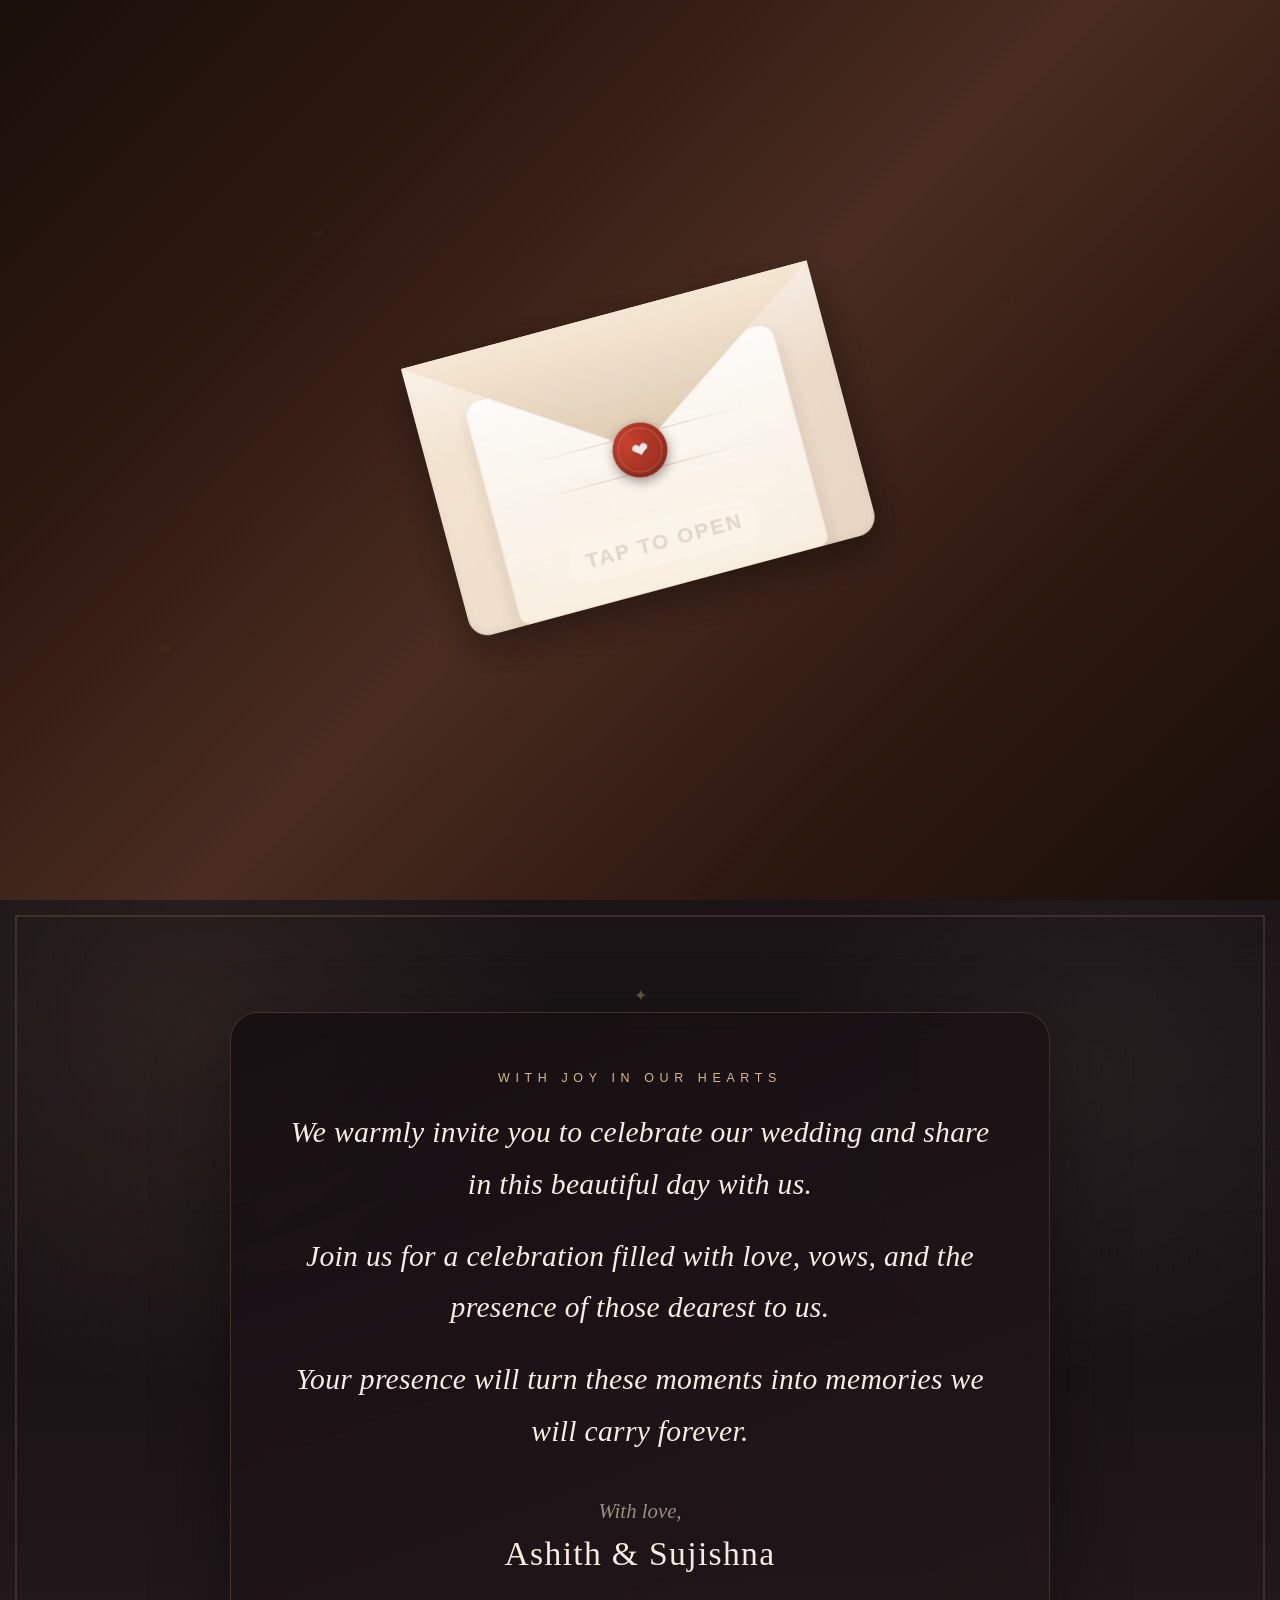
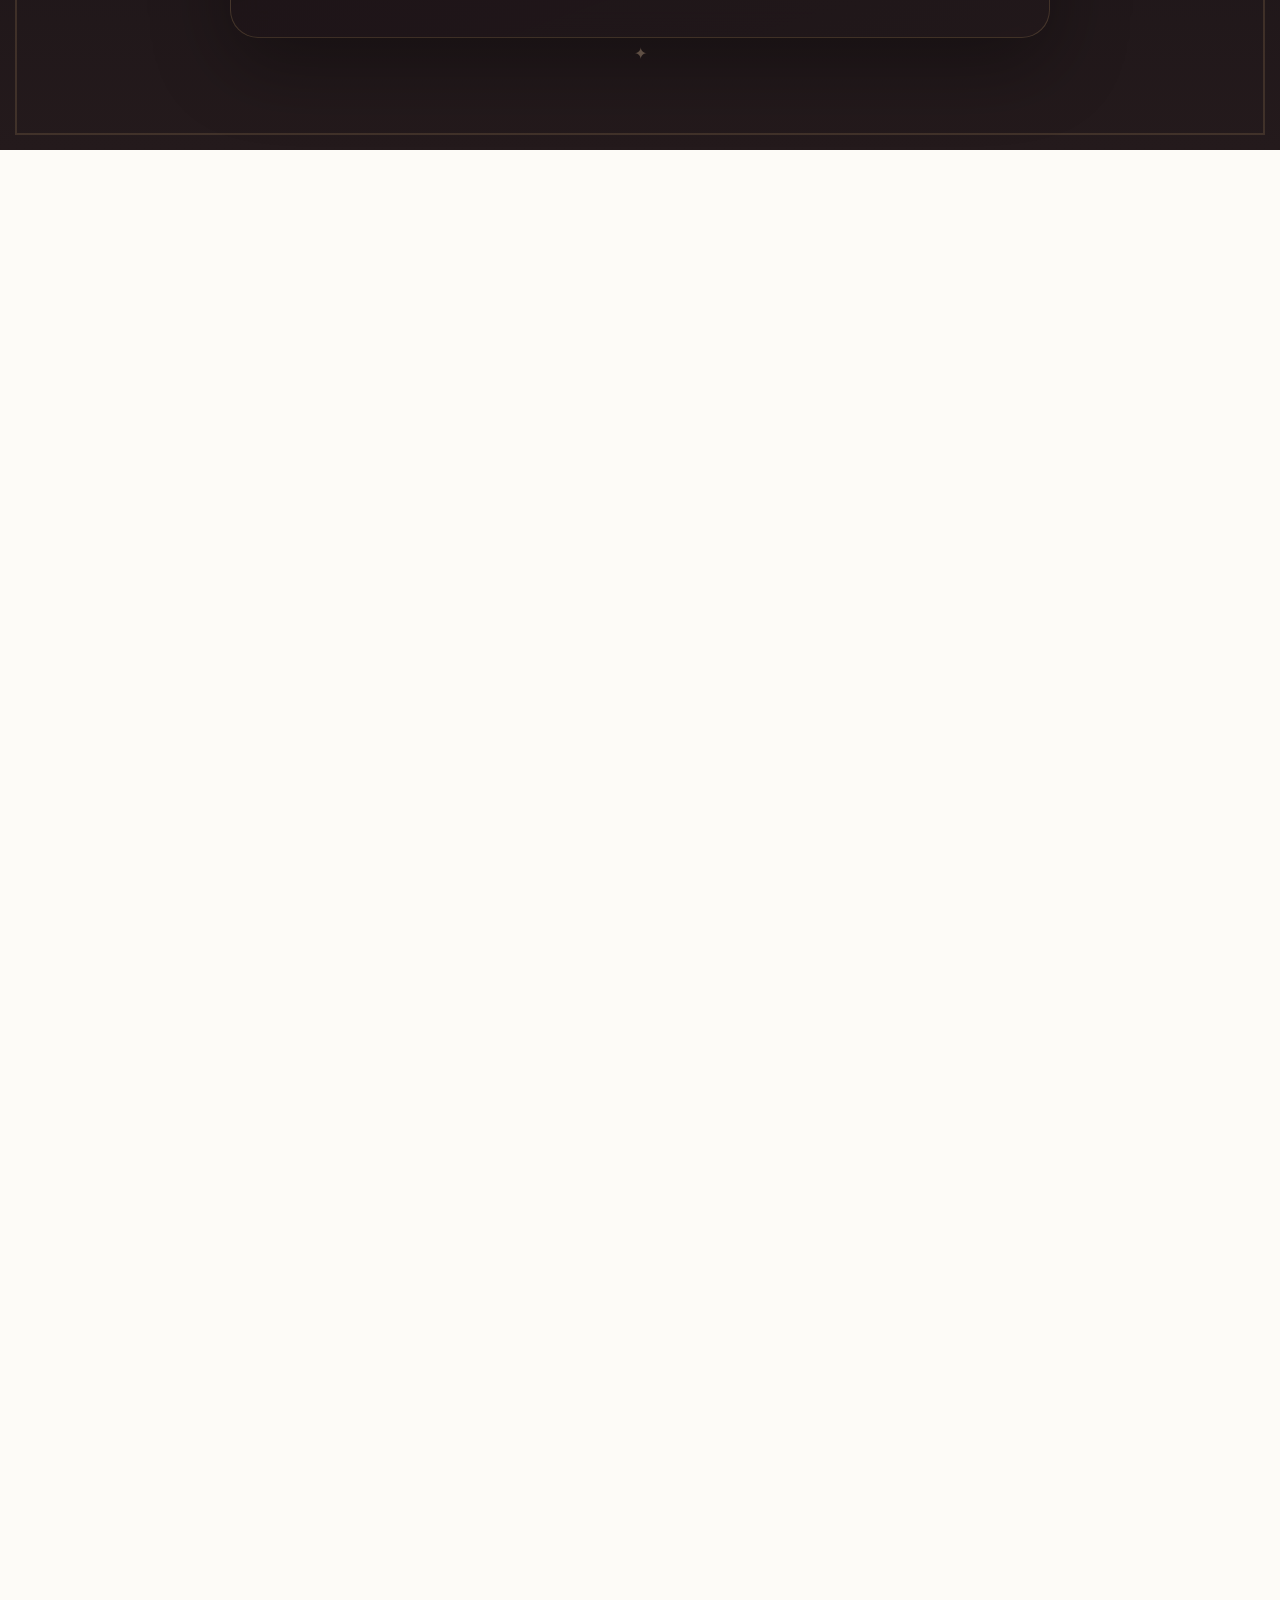
==== commit 0ad44219: "fixes" ====
--- a/index.html
+++ b/index.html
@@ -19,10 +19,17 @@
     <!-- Open Graph (WhatsApp / Facebook / LinkedIn) -->
     <meta property="og:title" content="Ashith ❤️ Sujishna | Wedding Invitation">
     <meta property="og:description" content="Together with love, we invite you to celebrate our special day.">
-    <meta property="og:image" content="https://ashith-ka.github.io/ashith-sujishna/preview.png">
+    <meta property="og:image" itemprop="image" content="https://ashith-ka.github.io/ashith-sujishna/preview.png">
+    <meta property="og:image:secure_url" content="https://ashith-ka.github.io/ashith-sujishna/preview.png">
+    <meta property="og:image:type" content="image/png">
+    <meta property="og:image:width" content="1200">
+    <meta property="og:image:height" content="630">
     <meta property="og:url" content="https://ashith-ka.github.io/ashith-sujishna/">
     <meta property="og:type" content="website">
     <meta property="og:site_name" content="Ashith & Sujishna Wedding">
+
+    <meta itemprop="name" content="Ashith ❤️ Sujishna | Wedding Invitation">
+    <meta itemprop="description" content="Together with love, we invite you to celebrate our special day.">
 
     <!-- Twitter (used by some apps as fallback) -->
     <meta name="twitter:card" content="summary_large_image">
@@ -122,6 +129,7 @@
 
         <!-- Video Background Container -->
         <div class="video-container">
+            <div id="video-loader" class="video-loader"></div>
             <video id="hero-video" autoplay loop muted playsinline>
                 <!-- Romantic wedding video placeholder -->
                 <source src="assets/hero-video.webm" type="video/webm">
@@ -195,13 +203,13 @@
     </section>
 
     <!-- Events Section -->
-    <section class="events" id="events">
+    <section class="events fade-in" id="events">
         <div class="container fade-in">
             <p class="events-eyebrow">The Day Unfolds</p>
             <h2 class="section-title">When &amp; Where</h2>
             <div class="divider"></div>
 
-            <div class="events-grid">
+            <div class="events-grid stagger-reveal fade-in">
                 <!-- Wedding Card -->
                 <div class="event-card">
                     <div class="event-card-badge">Ceremony</div>
@@ -297,14 +305,14 @@
     </section>
 
     <!-- Gallery Section -->
-    <section class="gallery" id="gallery">
+    <section class="gallery fade-in" id="gallery">
         <div class="container fade-in">
             <p class="gallery-kicker">Our Moments</p>
             <h2 class="section-title">Memories We Cherish</h2>
             <div class="divider"></div>
             <p class="gallery-sub">A few moments from our journey together.</p>
 
-            <div class="gallery-grid">
+            <div class="gallery-grid stagger-reveal fade-in">
                 <div class="gallery-item gallery-item--featured">
                     <img src="assets/gallery/1.png"
                         srcset="assets/gallery/1.png?auto=format&fit=crop&q=80&w=400 400w, assets/gallery/1.png?auto=format&fit=crop&q=80&w=600 600w, assets/gallery/1.png?auto=format&fit=crop&q=80&w=900 900w"
@@ -312,8 +320,8 @@
                         loading="lazy">
                 </div>
                 <div class="gallery-item">
-                    <img src="assets/gallery/2.png"
-                        srcset="assets/gallery/2.png?auto=format&fit=crop&q=80&w=400 400w, assets/gallery/2.png?auto=format&fit=crop&q=80&w=600 600w, assets/gallery/2.png?auto=format&fit=crop&q=80&w=900 900w"
+                    <img src="assets/gallery/2.jpg"
+                        srcset="assets/gallery/2.jpg?auto=format&fit=crop&q=80&w=400 400w, assets/gallery/2.jpg?auto=format&fit=crop&q=80&w=600 600w, assets/gallery/2.jpg?auto=format&fit=crop&q=80&w=900 900w"
                         sizes="(max-width: 480px) 100vw, (max-width: 768px) 100vw, 900px" alt="Wedding Photo"
                         loading="lazy">
                 </div>
@@ -405,7 +413,8 @@
                     <div class="transport-card-icon"><i class="fas fa-train"></i></div>
                     <div class="transport-card-content">
                         <h4>By Train</h4>
-                        <p class="transport-route">Thrissur Railway Station (25km) / Guruvayur Railway Station (10km)</p>
+                        <p class="transport-route">Thrissur Railway Station (25km) / Guruvayur Railway Station (10km)
+                        </p>
                         <p class="transport-duration"><i class="fas fa-clock"></i> ~20-45 mins</p>
                     </div>
                 </div>
--- a/styles.css
+++ b/styles.css
@@ -10,6 +10,8 @@
     --font-heading: 'Cormorant Garamond', serif;
     --font-body: 'Montserrat', sans-serif;
     --transition: all 0.3s ease;
+    --btn-transition: transform 0.2s cubic-bezier(0.23, 1, 0.32, 1), opacity 0.3s ease, background-color 0.3s ease;
+    --letter-spacing-wide: 0.15em;
 }
 
 * {
@@ -577,29 +579,37 @@
 }
 
 .cover-tap {
-    font-size: 1.5rem;
-    font-weight: 600;
-    color: var(--primary-color);
-    text-shadow: 0 2px 8px rgba(0, 0, 0, 0.3);
+    font-size: 1.3rem;
+    font-weight: 700;
+    color: #4a2810; /* Darker, higher contrast brown */
+    text-shadow: 
+        0 0 12px rgba(255, 255, 255, 0.9), /* White glow for contrast */
+        0 2px 4px rgba(0, 0, 0, 0.15); /* Subtle depth */
+    background: rgba(255, 255, 255, 0.5); /* Soft pill backdrop */
+    border-radius: 20px;
+    padding: 6px 16px;
+    margin: 0 auto;
+    width: max-content;
     animation: pulse-opacity 2s ease-in-out infinite;
     position: absolute;
     bottom: 24px;
     left: 0;
     right: 0;
     text-align: center;
-    letter-spacing: 0.08em;
+    letter-spacing: 0.1em;
     transition: opacity 0.24s ease;
+    text-transform: uppercase;
 }
 
 @keyframes pulse-opacity {
-
     0%,
     100% {
-        opacity: 0.45;
-    }
-
+        opacity: 0.8; /* Increased minimum opacity */
+        transform: scale(0.98);
+    }
     50% {
         opacity: 1;
+        transform: scale(1.02); /* Added slight scale for better attention */
     }
 }
 
@@ -780,7 +790,7 @@
     font-weight: 500;
     text-transform: uppercase;
     letter-spacing: 1px;
-    transition: var(--transition);
+    transition: var(--btn-transition);
 }
 
 .outline-btn:hover {
@@ -802,8 +812,45 @@
     font-family: var(--font-body);
     text-transform: uppercase;
     letter-spacing: 1px;
-    transition: var(--transition);
+    transition: var(--btn-transition);
     box-shadow: 0 4px 15px rgba(138, 108, 66, 0.3);
+}
+
+/* Staggered Reveal Logic */
+.stagger-reveal>* {
+    opacity: 0;
+    transform: translateY(20px);
+    transition: opacity 0.8s ease, transform 0.8s cubic-bezier(0.23, 1, 0.32, 1);
+    will-change: opacity, transform;
+}
+
+.stagger-reveal.appear>* {
+    opacity: 1;
+    transform: translateY(0);
+}
+
+.stagger-reveal.appear>*:nth-child(1) {
+    transition-delay: 0.1s;
+}
+
+.stagger-reveal.appear>*:nth-child(2) {
+    transition-delay: 0.2s;
+}
+
+.stagger-reveal.appear>*:nth-child(3) {
+    transition-delay: 0.3s;
+}
+
+.stagger-reveal.appear>*:nth-child(4) {
+    transition-delay: 0.4s;
+}
+
+.stagger-reveal.appear>*:nth-child(5) {
+    transition-delay: 0.5s;
+}
+
+.stagger-reveal.appear>*:nth-child(6) {
+    transition-delay: 0.6s;
 }
 
 .primary-btn:hover {
@@ -1509,12 +1556,61 @@
 body.malayalam .invitation-text,
 body.malayalam .signature-address,
 body.malayalam .event-card-badge,
+body.malayalam .signature-address,
+body.malayalam .event-card-badge,
 body.malayalam .event-date-chip,
 body.malayalam .event-detail-row,
 body.malayalam .modal-content p,
 body.malayalam #qr-label,
 body.malayalam footer p {
     font-family: var(--font-ml-text);
+}
+
+.hero-content .subtitle {
+    margin-bottom: 20px;
+    letter-spacing: var(--letter-spacing-wide);
+    text-transform: uppercase;
+    font-weight: 500;
+    color: var(--primary-light);
+}
+
+.invitation-kicker,
+.events-eyebrow,
+.gallery-kicker {
+    letter-spacing: var(--letter-spacing-wide);
+    text-transform: uppercase;
+    font-weight: 500;
+}
+
+/* --- Video Loader --- */
+.video-loader {
+    position: absolute;
+    inset: 0;
+    display: flex;
+    align-items: center;
+    justify-content: center;
+    background: #000;
+    z-index: 5;
+    transition: opacity 0.8s ease;
+}
+
+.video-loader::after {
+    content: '';
+    width: 48px;
+    height: 48px;
+    border: 3px solid rgba(138, 108, 66, 0.1);
+    border-top-color: var(--primary-color);
+    border-radius: 50%;
+    animation: loaderPulse 1s infinite linear;
+}
+
+@keyframes loaderPulse {
+    to { transform: rotate(360deg); }
+}
+
+.video-ready .video-loader {
+    opacity: 0;
+    pointer-events: none;
 }
 
 body.malayalam .ml-invite-title,
@@ -2325,11 +2421,12 @@
     width: 100%;
     height: 100%;
     object-fit: cover;
-    transition: transform 0.8s ease;
+    transition: transform 0.6s cubic-bezier(0.25, 0.46, 0.45, 0.94);
+    will-change: transform;
 }
 
 .gallery-item:hover img {
-    transform: scale(1.1);
+    transform: scale(1.12);
 }
 
 .gallery-item::after {
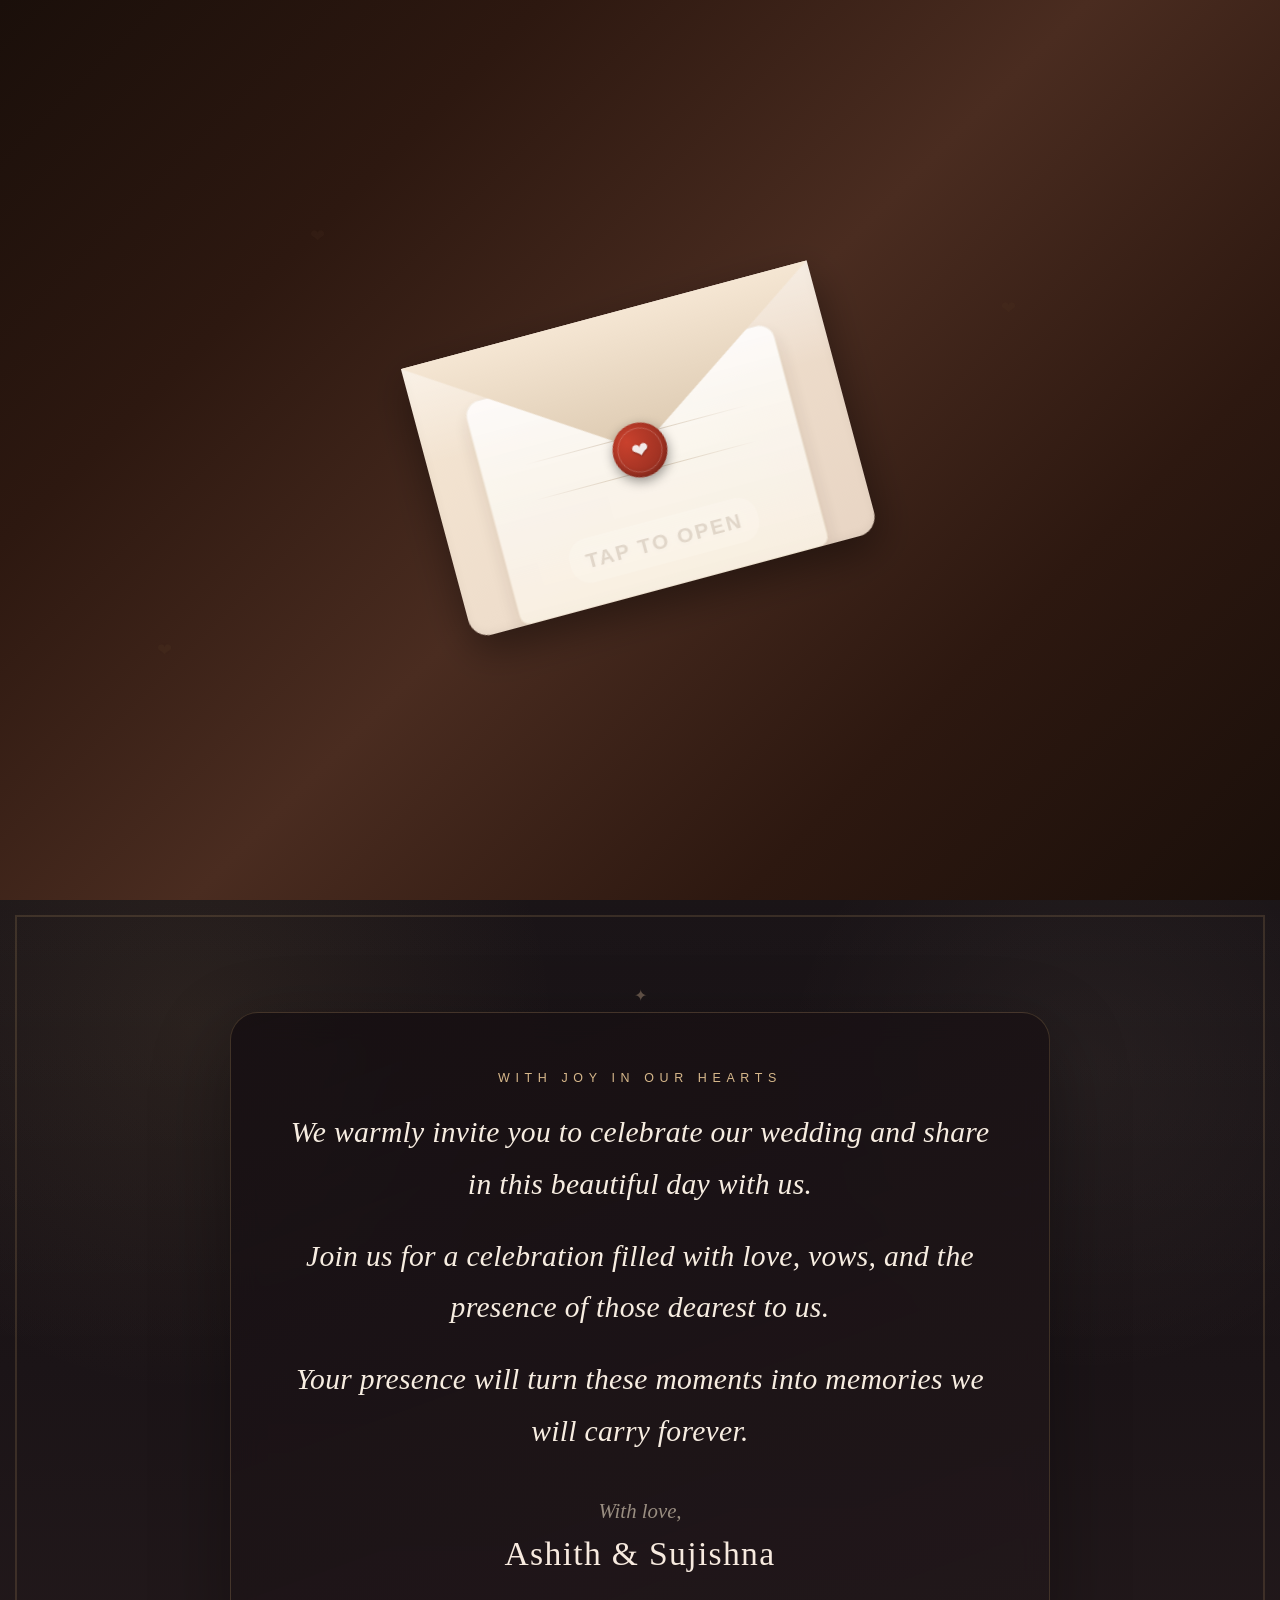
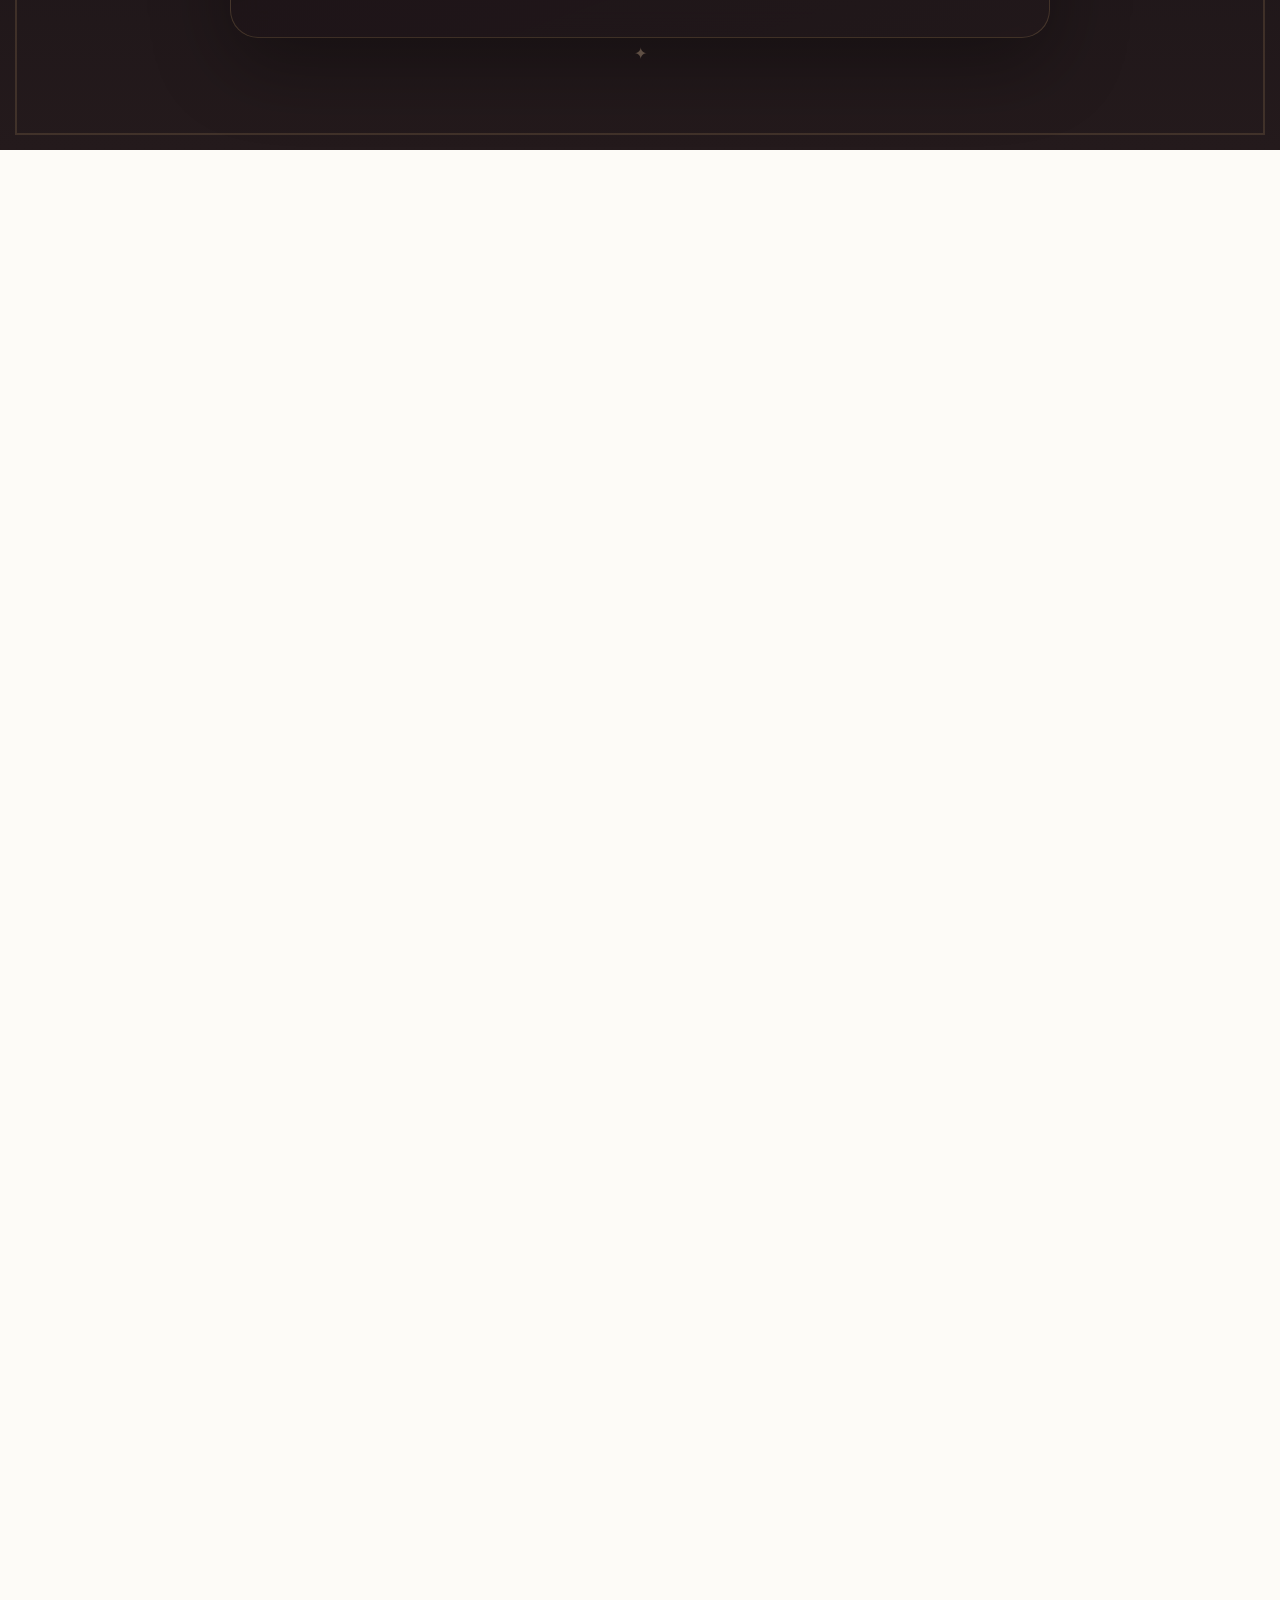
==== commit d2a20a47: "updated photos" ====
--- a/index.html
+++ b/index.html
@@ -10,32 +10,32 @@
     <link rel="manifest" href="manifest.json">
 
     <!-- Title (improved) -->
-    <title>Ashith ❤️ Sujishna | Wedding Invitation</title>
+    <title>Ashith ❤️ Sujishna | Wedding Invitation | May 3 2026</title>
 
     <!-- SEO -->
     <meta name="description"
         content="Together with love, we invite you to celebrate our wedding. Tap to view the invitation.">
 
     <!-- Open Graph (WhatsApp / Facebook / LinkedIn) -->
-    <meta property="og:title" content="Ashith ❤️ Sujishna | Wedding Invitation">
+    <meta property="og:title" content="Ashith ❤️ Sujishna | Wedding Invitation | May 3 2026">
     <meta property="og:description" content="Together with love, we invite you to celebrate our special day.">
-    <meta property="og:image" itemprop="image" content="https://ashith-ka.github.io/ashith-sujishna/preview.png">
-    <meta property="og:image:secure_url" content="https://ashith-ka.github.io/ashith-sujishna/preview.png">
-    <meta property="og:image:type" content="image/png">
+    <meta property="og:image" itemprop="image" content="https://ashith-ka.github.io/ashith-sujishna/preview.jpg">
+    <meta property="og:image:secure_url" content="https://ashith-ka.github.io/ashith-sujishna/preview.jpg">
+    <meta property="og:image:type" content="image/jpeg">
     <meta property="og:image:width" content="1200">
     <meta property="og:image:height" content="630">
     <meta property="og:url" content="https://ashith-ka.github.io/ashith-sujishna/">
     <meta property="og:type" content="website">
     <meta property="og:site_name" content="Ashith & Sujishna Wedding">
 
-    <meta itemprop="name" content="Ashith ❤️ Sujishna | Wedding Invitation">
+    <meta itemprop="name" content="Ashith ❤️ Sujishna | Wedding Invitation | May 3 2026">
     <meta itemprop="description" content="Together with love, we invite you to celebrate our special day.">
 
     <!-- Twitter (used by some apps as fallback) -->
     <meta name="twitter:card" content="summary_large_image">
-    <meta name="twitter:title" content="Ashith ❤️ Sujishna | Wedding Invitation">
+    <meta name="twitter:title" content="Ashith ❤️ Sujishna | Wedding Invitation | May 3 2026">
     <meta name="twitter:description" content="Together with love, we invite you to celebrate our special day.">
-    <meta name="twitter:image" content="https://ashith-ka.github.io/ashith-sujishna/preview.png">
+    <meta name="twitter:image" content="https://ashith-ka.github.io/ashith-sujishna/preview.jpg">
 
     <!-- Favicon -->
     <link rel="icon" href="assets/favicon.ico">
@@ -331,7 +331,7 @@
                         sizes="(max-width: 480px) 100vw, (max-width: 768px) 100vw, 900px" alt="Wedding Photo"
                         loading="lazy">
                 </div>
-                <!-- <div class="gallery-item">
+                <div class="gallery-item">
                     <img src="assets/gallery/4.jpg"
                         srcset="assets/gallery/4.jpg?auto=format&fit=crop&q=80&w=400 400w, assets/gallery/4.jpg?auto=format&fit=crop&q=80&w=600 600w, assets/gallery/4.jpg?auto=format&fit=crop&q=80&w=900 900w"
                         sizes="(max-width: 480px) 100vw, (max-width: 768px) 100vw, 900px" alt="Wedding Photo"
@@ -342,7 +342,7 @@
                         srcset="assets/gallery/5.jpg?auto=format&fit=crop&q=80&w=400 400w, assets/gallery/5.jpg?auto=format&fit=crop&q=80&w=600 600w, assets/gallery/5.jpg?auto=format&fit=crop&q=80&w=900 900w"
                         sizes="(max-width: 480px) 100vw, (max-width: 768px) 100vw, 900px" alt="Wedding Photo"
                         loading="lazy">
-                </div> -->
+                </div>
             </div>
 
             <div class="gallery-actions">
--- a/styles.css
+++ b/styles.css
@@ -581,11 +581,15 @@
 .cover-tap {
     font-size: 1.3rem;
     font-weight: 700;
-    color: #4a2810; /* Darker, higher contrast brown */
-    text-shadow: 
-        0 0 12px rgba(255, 255, 255, 0.9), /* White glow for contrast */
-        0 2px 4px rgba(0, 0, 0, 0.15); /* Subtle depth */
-    background: rgba(255, 255, 255, 0.5); /* Soft pill backdrop */
+    color: #4a2810;
+    /* Darker, higher contrast brown */
+    text-shadow:
+        0 0 12px rgba(255, 255, 255, 0.9),
+        /* White glow for contrast */
+        0 2px 4px rgba(0, 0, 0, 0.15);
+    /* Subtle depth */
+    background: rgba(255, 255, 255, 0.5);
+    /* Soft pill backdrop */
     border-radius: 20px;
     padding: 6px 16px;
     margin: 0 auto;
@@ -602,14 +606,18 @@
 }
 
 @keyframes pulse-opacity {
+
     0%,
     100% {
-        opacity: 0.8; /* Increased minimum opacity */
+        opacity: 0.8;
+        /* Increased minimum opacity */
         transform: scale(0.98);
     }
+
     50% {
         opacity: 1;
-        transform: scale(1.02); /* Added slight scale for better attention */
+        transform: scale(1.02);
+        /* Added slight scale for better attention */
     }
 }
 
@@ -1605,7 +1613,9 @@
 }
 
 @keyframes loaderPulse {
-    to { transform: rotate(360deg); }
+    to {
+        transform: rotate(360deg);
+    }
 }
 
 .video-ready .video-loader {
@@ -3384,7 +3394,6 @@
 
 .site-crest__monogram {
     width: 100%;
-    height: 100%;
     object-fit: cover;
     display: block;
 }
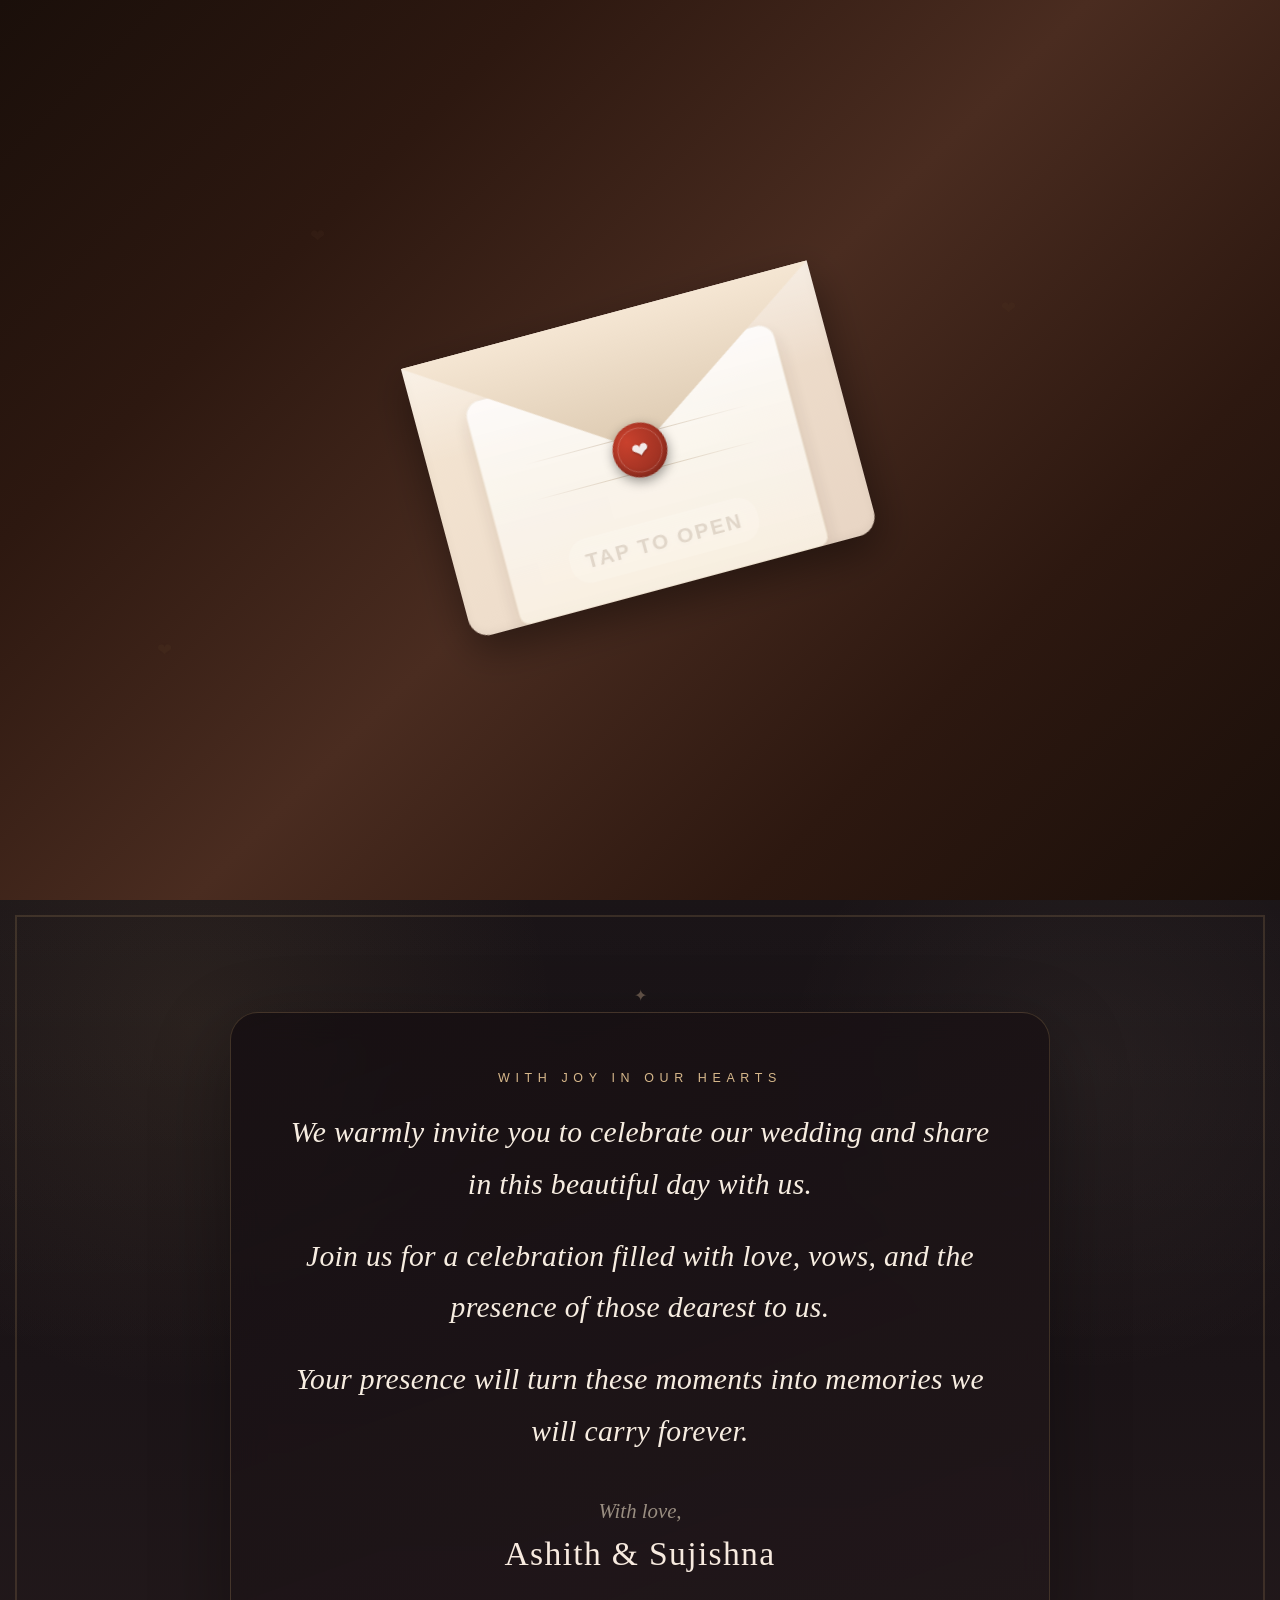
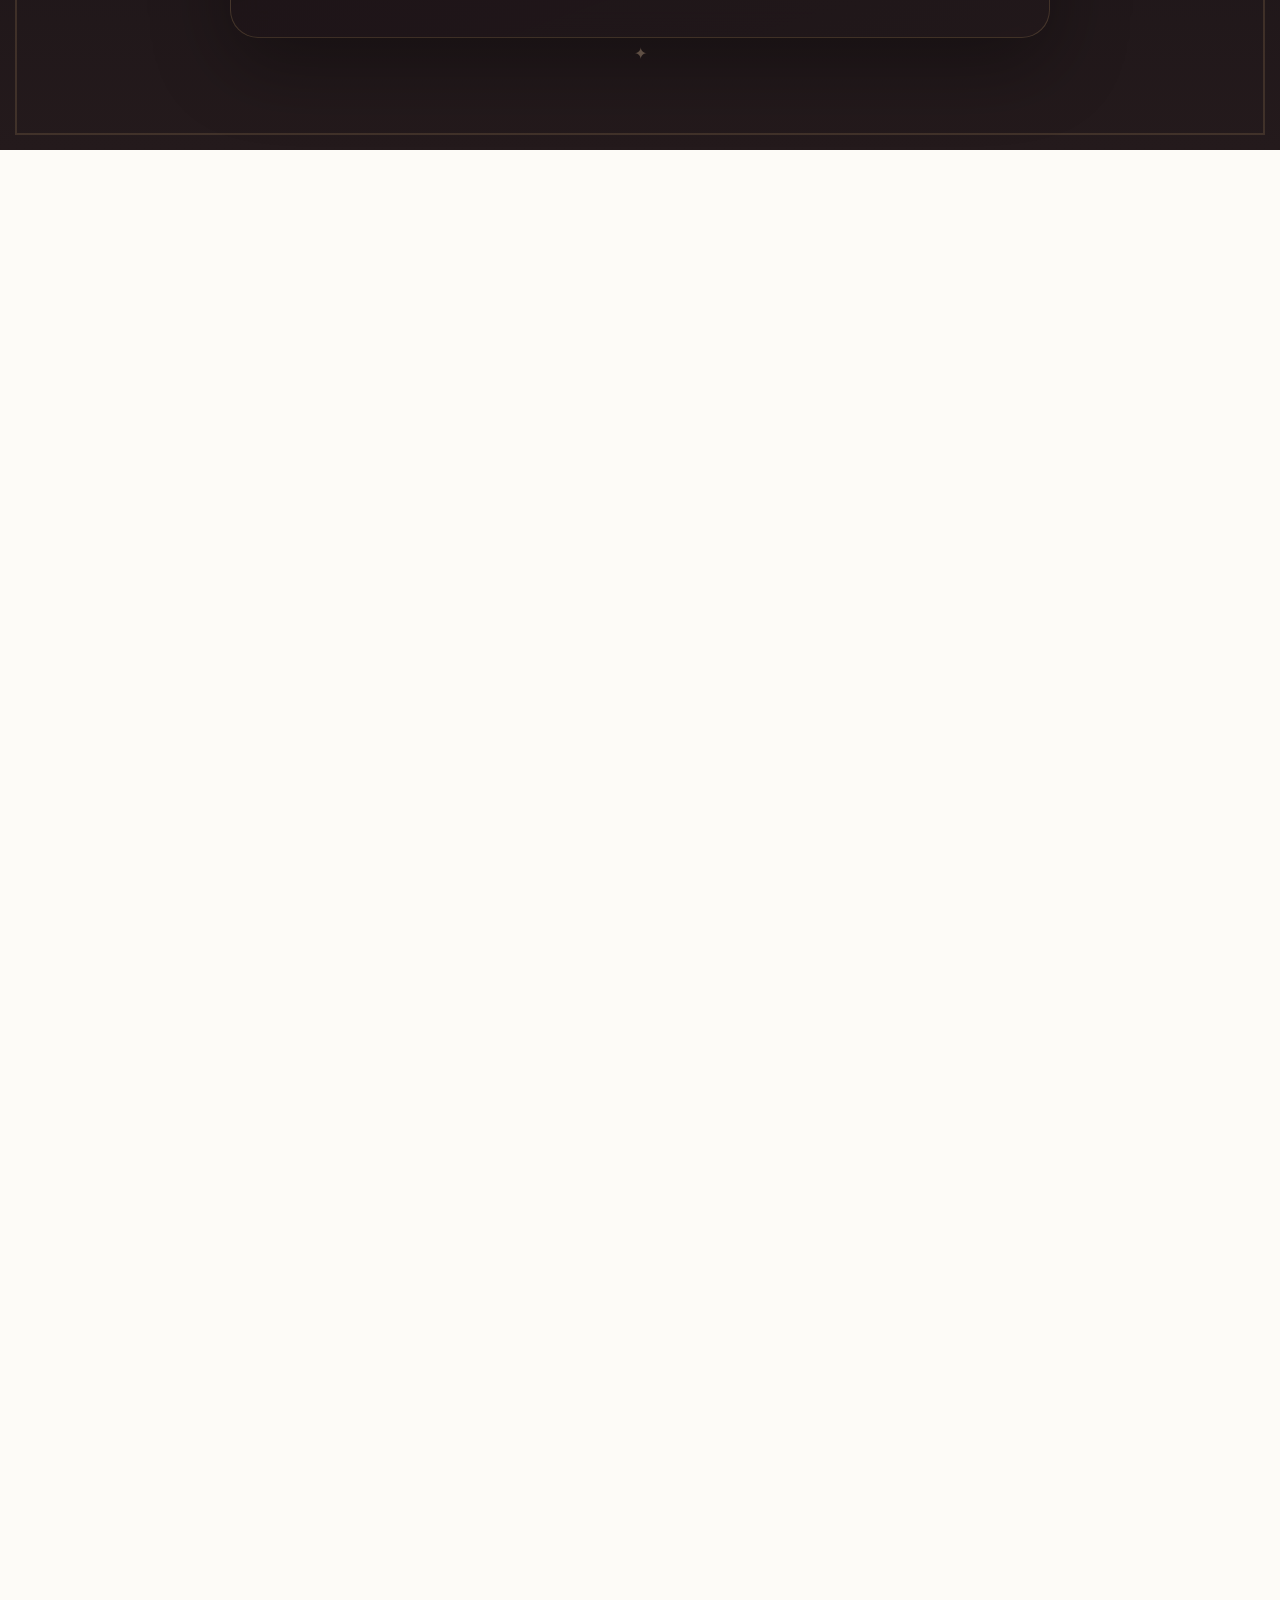
==== commit 49694288: "fix index Co-authored-by: Copilot <copilot@github.com>" ====
--- a/index.html
+++ b/index.html
@@ -146,23 +146,11 @@
                 <span class="hero-ornament right">&#10022;</span>
             </div>
 
-            <div class="countdown-container">
-                <div class="countdown-item">
-                    <span id="days">00</span>
-                    <span class="label">Days</span>
-                </div>
-                <div class="countdown-item">
-                    <span id="hours">00</span>
-                    <span class="label">Hours</span>
-                </div>
-                <div class="countdown-item">
-                    <span id="minutes">00</span>
-                    <span class="label">Minutes</span>
-                </div>
-                <div class="countdown-item">
-                    <span id="seconds">00</span>
-                    <span class="label">Seconds</span>
-                </div>
+            <div class="hero-cta">
+                <a href="memories.html" class="primary-btn">
+                    <i class="fas fa-camera"></i> Guest Memories
+                </a>
+                <p class="hero-cta-copy">Tap here to upload your photos and add them to our celebration gallery.</p>
             </div>
 
             <div class="hero-actions">
@@ -346,8 +334,6 @@
             </div>
 
             <div class="gallery-actions">
-                <!-- <a href="memories.html" class="primary-btn"><i class="fas fa-camera"></i> Guest Memories</a> -->
-                <button id="view-more-gallery" class="outline-btn">See More Frames</button>
             </div>
         </div>
     </section>
--- a/styles.css
+++ b/styles.css
@@ -799,6 +799,7 @@
     text-transform: uppercase;
     letter-spacing: 1px;
     transition: var(--btn-transition);
+    cursor: pointer;
 }
 
 .outline-btn:hover {
@@ -1090,6 +1091,23 @@
     text-shadow: 0 2px 10px rgba(0, 0, 0, 0.22);
 }
 
+.hero-cta {
+    display: flex;
+    flex-direction: column;
+    justify-content: center;
+    align-items: center;
+    margin: 24px 0 8px;
+    gap: 10px;
+}
+
+.hero-cta-copy {
+    font-size: 0.95rem;
+    color: rgba(255, 255, 255, 0.88);
+    text-align: center;
+    max-width: 560px;
+    line-height: 1.5;
+}
+
 .hero-actions {
     display: flex;
     justify-content: center;
@@ -1098,6 +1116,15 @@
 }
 
 @media (max-width: 480px) {
+    .hero-cta {
+        width: 100%;
+    }
+
+    .hero-cta a {
+        width: 100%;
+        max-width: 320px;
+    }
+
     .hero-actions {
         flex-direction: column;
         align-items: center;
@@ -1280,7 +1307,8 @@
 }
 
 .invitation-note .container {
-    max-width: 750px;
+    max-width: 90%;
+    margin: 0 auto;
     position: relative;
     z-index: 1;
 }
@@ -1419,6 +1447,8 @@
 }
 
 body:not(.malayalam) .invitation-note .container {
+    width: 90%;
+    margin: 0 auto;
     max-width: 820px;
     padding: clamp(28px, 6vw, 56px);
     background: linear-gradient(160deg, rgba(22, 15, 18, 0.9), rgba(34, 24, 27, 0.82));
@@ -2456,8 +2486,7 @@
 }
 
 .gallery-actions {
-    display: none;
-    /* Hide by default on desktop */
+    display: flex;
     justify-content: center;
     margin-top: 30px;
 }
@@ -2465,7 +2494,6 @@
 @media (max-width: 768px) {
     .gallery-actions {
         display: flex;
-        /* Only show on mobile */
     }
 }
 
